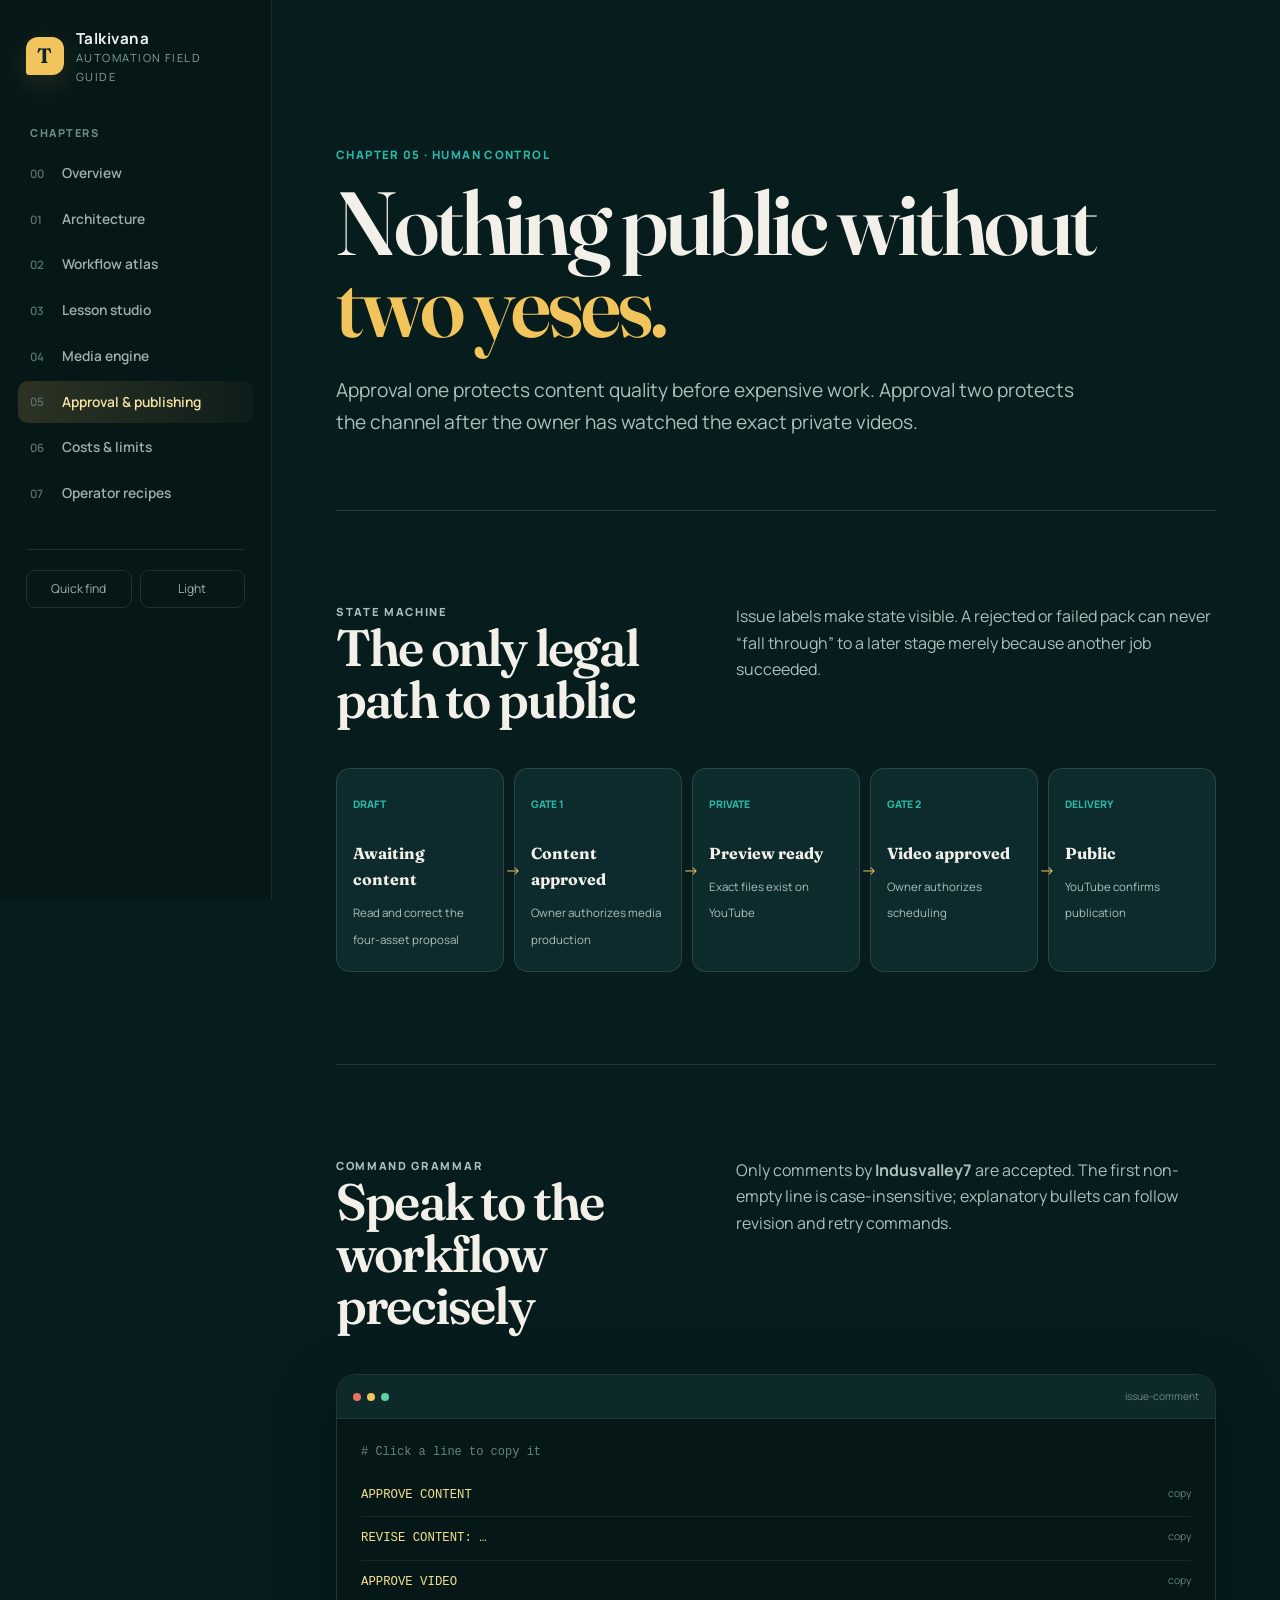
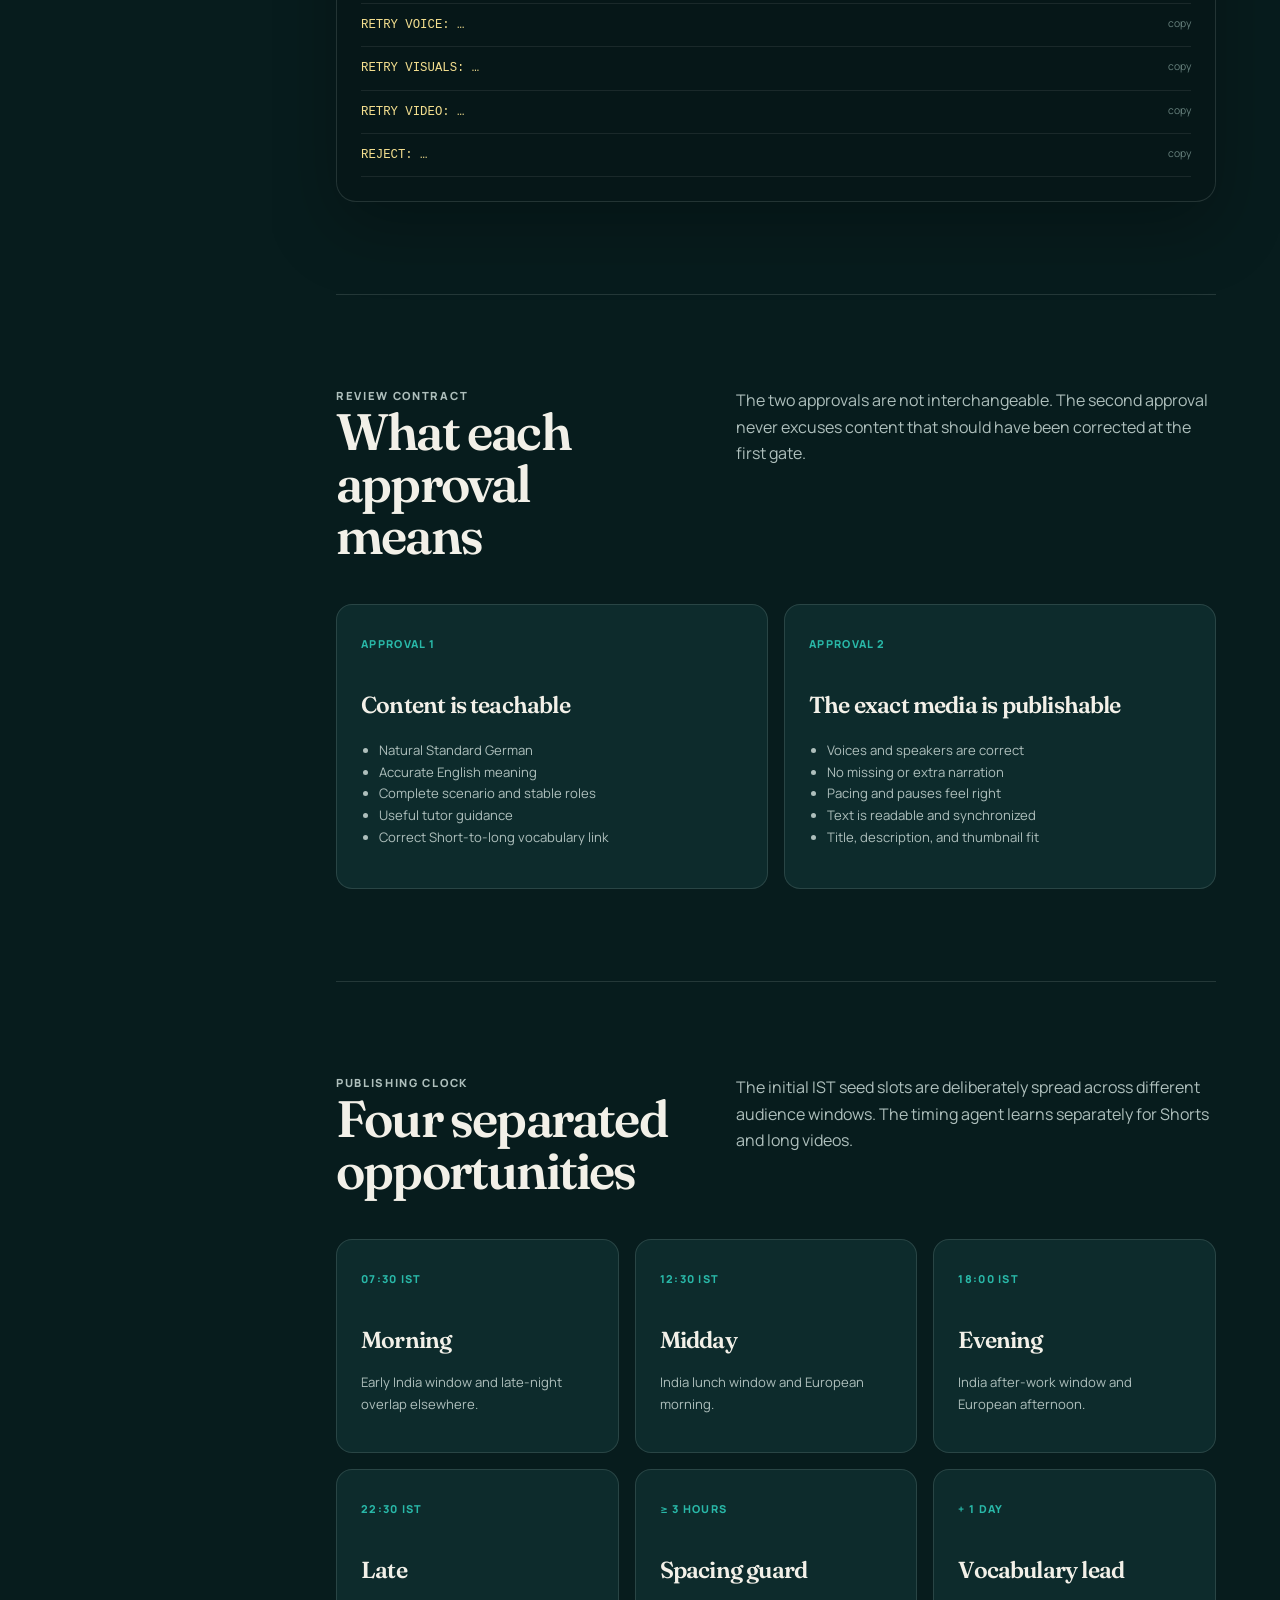
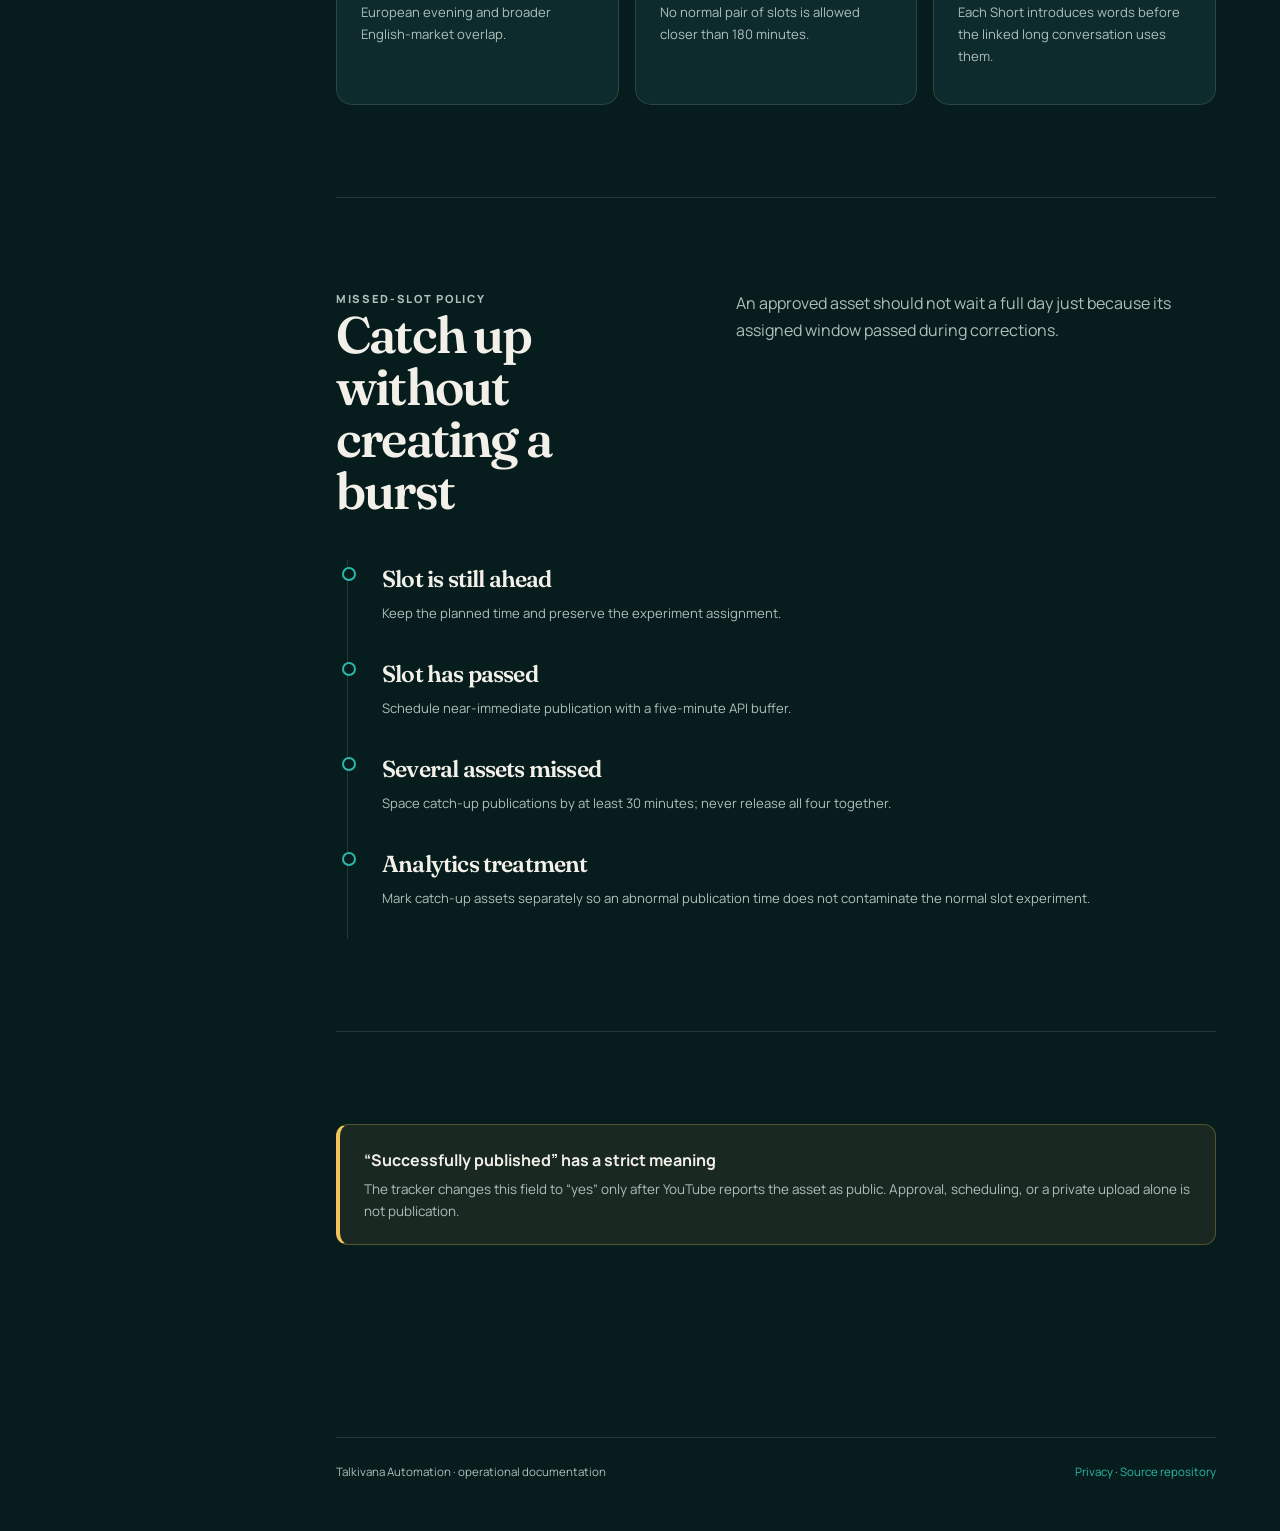
==== docs/approvals.html @ 77cb6524 "Add automation field guide and publishing slot matrix" ====
<!doctype html><html lang="en" data-theme="dark"><head><meta charset="utf-8"><meta name="viewport" content="width=device-width,initial-scale=1"><meta name="description" content="Approval commands, state machine, and publishing schedule for Talkivana."><meta name="theme-color" content="#071c1d"><title>Approval & Publishing · Talkivana Field Guide</title><link rel="preconnect" href="https://fonts.googleapis.com"><link rel="preconnect" href="https://fonts.gstatic.com" crossorigin><link href="https://fonts.googleapis.com/css2?family=Fraunces:opsz,wght@9..144,500;9..144,650&family=Manrope:wght@400;500;600;700;800&display=swap" rel="stylesheet"><link rel="stylesheet" href="assets/styles.css"><script src="assets/app.js" defer></script></head>
<body data-page="approvals"><a class="skip-link" href="#main">Skip to content</a><div class="site-shell"><aside class="sidebar"><div data-site-nav></div></aside><main id="main" class="main-canvas"><header class="mobile-bar"><a class="mini-brand" href="index.html"><span class="brand-mark">T</span> Talkivana</a><button class="icon-button" data-menu-toggle aria-expanded="false">Menu</button></header>
<section class="page-hero reveal"><span class="chapter-tag">Chapter 05 · Human control</span><h1>Nothing public without <em>two yeses.</em></h1><p class="lede">Approval one protects content quality before expensive work. Approval two protects the channel after the owner has watched the exact private videos.</p></section>
<div class="content-wrap">
  <section class="content-section reveal"><div class="content-intro"><div><p class="eyebrow">State machine</p><h2>The only legal path to public</h2></div><p>Issue labels make state visible. A rejected or failed pack can never “fall through” to a later stage merely because another job succeeded.</p></div>
    <div class="flow-map"><div class="flow-step"><small>DRAFT</small><strong>Awaiting content</strong><span>Read and correct the four-asset proposal</span></div><div class="flow-step"><small>GATE 1</small><strong>Content approved</strong><span>Owner authorizes media production</span></div><div class="flow-step"><small>PRIVATE</small><strong>Preview ready</strong><span>Exact files exist on YouTube</span></div><div class="flow-step"><small>GATE 2</small><strong>Video approved</strong><span>Owner authorizes scheduling</span></div><div class="flow-step"><small>DELIVERY</small><strong>Public</strong><span>YouTube confirms publication</span></div></div>
  </section>
  <section class="content-section reveal"><div class="content-intro"><div><p class="eyebrow">Command grammar</p><h2>Speak to the workflow precisely</h2></div><p>Only comments by <strong>Indusvalley7</strong> are accepted. The first non-empty line is case-insensitive; explanatory bullets can follow revision and retry commands.</p></div>
    <div class="command-card"><div class="terminal-top"><span></span><span></span><span></span><small>issue-comment</small></div><div class="terminal-body"><p class="comment"># Click a line to copy it</p>
      <button class="copy-line" data-copy="APPROVE CONTENT"><code>APPROVE CONTENT</code><span>copy</span></button>
      <button class="copy-line" data-copy="REVISE CONTENT: describe the required changes"><code>REVISE CONTENT: …</code><span>copy</span></button>
      <button class="copy-line" data-copy="APPROVE VIDEO"><code>APPROVE VIDEO</code><span>copy</span></button>
      <button class="copy-line" data-copy="RETRY VOICE: describe the correction"><code>RETRY VOICE: …</code><span>copy</span></button>
      <button class="copy-line" data-copy="RETRY VISUALS: describe the correction"><code>RETRY VISUALS: …</code><span>copy</span></button>
      <button class="copy-line" data-copy="RETRY VIDEO: describe the correction"><code>RETRY VIDEO: …</code><span>copy</span></button>
      <button class="copy-line" data-copy="REJECT: explain the reason"><code>REJECT: …</code><span>copy</span></button>
    </div></div>
  </section>
  <section class="content-section reveal"><div class="content-intro"><div><p class="eyebrow">Review contract</p><h2>What each approval means</h2></div><p>The two approvals are not interchangeable. The second approval never excuses content that should have been corrected at the first gate.</p></div>
    <div class="split-panel"><article class="info-card"><span class="number">APPROVAL 1</span><h3>Content is teachable</h3><ul><li>Natural Standard German</li><li>Accurate English meaning</li><li>Complete scenario and stable roles</li><li>Useful tutor guidance</li><li>Correct Short-to-long vocabulary link</li></ul></article><article class="info-card"><span class="number">APPROVAL 2</span><h3>The exact media is publishable</h3><ul><li>Voices and speakers are correct</li><li>No missing or extra narration</li><li>Pacing and pauses feel right</li><li>Text is readable and synchronized</li><li>Title, description, and thumbnail fit</li></ul></article></div>
  </section>
  <section class="content-section reveal"><div class="content-intro"><div><p class="eyebrow">Publishing clock</p><h2>Four separated opportunities</h2></div><p>The initial IST seed slots are deliberately spread across different audience windows. The timing agent learns separately for Shorts and long videos.</p></div>
    <div class="card-grid"><article class="info-card"><span class="number">07:30 IST</span><h3>Morning</h3><p>Early India window and late-night overlap elsewhere.</p></article><article class="info-card"><span class="number">12:30 IST</span><h3>Midday</h3><p>India lunch window and European morning.</p></article><article class="info-card"><span class="number">18:00 IST</span><h3>Evening</h3><p>India after-work window and European afternoon.</p></article><article class="info-card"><span class="number">22:30 IST</span><h3>Late</h3><p>European evening and broader English-market overlap.</p></article><article class="info-card"><span class="number">≥ 3 HOURS</span><h3>Spacing guard</h3><p>No normal pair of slots is allowed closer than 180 minutes.</p></article><article class="info-card"><span class="number">+ 1 DAY</span><h3>Vocabulary lead</h3><p>Each Short introduces words before the linked long conversation uses them.</p></article></div>
  </section>
  <section class="content-section reveal"><div class="content-intro"><div><p class="eyebrow">Missed-slot policy</p><h2>Catch up without creating a burst</h2></div><p>An approved asset should not wait a full day just because its assigned window passed during corrections.</p></div>
    <div class="timeline"><article class="timeline-item"><h3>Slot is still ahead</h3><p>Keep the planned time and preserve the experiment assignment.</p></article><article class="timeline-item"><h3>Slot has passed</h3><p>Schedule near-immediate publication with a five-minute API buffer.</p></article><article class="timeline-item"><h3>Several assets missed</h3><p>Space catch-up publications by at least 30 minutes; never release all four together.</p></article><article class="timeline-item"><h3>Analytics treatment</h3><p>Mark catch-up assets separately so an abnormal publication time does not contaminate the normal slot experiment.</p></article></div>
  </section>
  <section class="content-section reveal"><div class="callout"><strong>“Successfully published” has a strict meaning</strong><p>The tracker changes this field to “yes” only after YouTube reports the asset as public. Approval, scheduling, or a private upload alone is not publication.</p></div></section>
</div><footer data-site-footer></footer></main></div></body></html>
---- docs/assets/styles.css ----
:root {
  --ink:#102528;--ink-soft:#496164;--paper:#f4f0e7;--paper-deep:#e9e2d4;--panel:#fffdf7;
  --line:rgba(16,37,40,.14);--teal:#0d786f;--teal-bright:#29b8a8;--night:#071c1d;
  --gold:#f2c45c;--coral:#ed735f;--blue:#4d78ae;--berry:#944766;--moss:#557557;
  --shadow:0 24px 60px rgba(13,35,36,.12);--serif:"Fraunces","Iowan Old Style",Georgia,serif;
  --sans:"Manrope","Avenir Next",sans-serif;
}
html[data-theme="dark"]{color-scheme:dark;--ink:#f2f0e8;--ink-soft:#aebfbc;--paper:#071c1d;--paper-deep:#0a2526;--panel:#0d2b2c;--line:rgba(232,241,235,.13);--shadow:0 24px 70px rgba(0,0,0,.28)}
*{box-sizing:border-box}html{scroll-behavior:smooth}body{margin:0;min-width:320px;color:var(--ink);background:var(--paper);font-family:var(--sans);font-size:16px;line-height:1.65;text-rendering:optimizeLegibility}
body::before{content:"";position:fixed;inset:0;z-index:-1;opacity:.45;background-image:linear-gradient(rgba(255,255,255,.018) 1px,transparent 1px),linear-gradient(90deg,rgba(255,255,255,.018) 1px,transparent 1px);background-size:36px 36px;mask-image:linear-gradient(to bottom,#000,transparent 70%)}
a{color:inherit}button,input{font:inherit}button{color:inherit}.skip-link{position:fixed;top:-60px;left:16px;z-index:100;padding:10px 16px;color:#071c1d;background:var(--gold);border-radius:8px}.skip-link:focus{top:16px}.site-shell{min-height:100vh}
.sidebar{position:fixed;inset:0 auto 0 0;z-index:20;width:272px;padding:26px 18px;color:#eef3ed;background:#061718;border-right:1px solid rgba(255,255,255,.09);overflow-y:auto}
.site-brand{display:flex;align-items:center;gap:12px;margin:0 8px 38px;text-decoration:none}.brand-mark{display:inline-grid;place-items:center;width:38px;height:38px;color:#102528;background:var(--gold);border-radius:12px 12px 12px 3px;font-family:var(--serif);font-weight:650;font-size:1.3rem;box-shadow:0 8px 30px rgba(242,196,92,.14)}
.site-brand strong{display:block;font-size:.95rem;letter-spacing:.03em}.site-brand small{display:block;margin-top:-2px;color:#88a09d;font-size:.7rem;text-transform:uppercase;letter-spacing:.13em}.nav-label{margin:0 12px 10px;color:#6f8a87;font-size:.68rem;font-weight:800;letter-spacing:.14em;text-transform:uppercase}.site-nav{display:grid;gap:3px}.site-nav a{display:flex;align-items:center;gap:10px;padding:10px 12px;color:#9db0ad;text-decoration:none;border-radius:10px;font-size:.86rem;font-weight:600;transition:.2s ease}.site-nav a span{width:22px;color:#59716f;font-size:.72rem}.site-nav a:hover{color:#fff;background:rgba(255,255,255,.055);transform:translateX(2px)}.site-nav a[aria-current="page"]{color:#f7e4a2;background:linear-gradient(90deg,rgba(242,196,92,.16),rgba(242,196,92,.035))}
.sidebar-tools{display:flex;gap:8px;margin:34px 8px 0;padding-top:20px;border-top:1px solid rgba(255,255,255,.1)}.sidebar-tools button{flex:1;padding:8px;color:#9db0ad;background:transparent;border:1px solid rgba(255,255,255,.11);border-radius:9px;cursor:pointer;font-size:.76rem}.main-canvas{margin-left:272px;padding:30px clamp(24px,5vw,76px) 42px;overflow:hidden}.mobile-bar{display:none}
.hero{position:relative;width:min(1260px,100%);margin:0 auto;min-height:600px;display:grid;grid-template-columns:minmax(0,1.15fr) minmax(340px,.85fr);align-items:center;gap:64px}.hero::before{content:"";position:absolute;width:560px;height:560px;right:-250px;top:-230px;border:1px solid var(--line);border-radius:50%;box-shadow:0 0 0 72px rgba(41,184,168,.025),0 0 0 144px rgba(41,184,168,.02)}
.kicker,.eyebrow{margin:0 0 14px;color:var(--teal-bright);font-size:.7rem;font-weight:800;letter-spacing:.15em;text-transform:uppercase}.status-dot{display:inline-block;width:7px;height:7px;margin-right:8px;background:#5bd3a4;border-radius:50%;box-shadow:0 0 0 5px rgba(91,211,164,.11)}h1,h2,h3{font-family:var(--serif);font-weight:600;letter-spacing:-.035em}h1{max-width:880px;margin:0;font-size:clamp(3.3rem,6.7vw,7.7rem);line-height:.92}h1 em{color:var(--gold);font-style:normal}h2{margin:0;font-size:clamp(2rem,4vw,4.3rem);line-height:1.02}h3{font-size:1.45rem}.lede{max-width:680px;margin:28px 0 0;color:var(--ink-soft);font-size:clamp(1rem,1.5vw,1.22rem)}
.hero-actions{display:flex;flex-wrap:wrap;gap:12px;margin-top:32px}.button{display:inline-flex;align-items:center;justify-content:center;gap:10px;min-height:48px;padding:11px 18px;border:1px solid var(--line);border-radius:12px;font-size:.84rem;font-weight:800;text-decoration:none;cursor:pointer}.button-primary{color:#082021;background:var(--gold);border-color:var(--gold);box-shadow:0 12px 35px rgba(242,196,92,.16)}.button-primary:hover{transform:translateY(-2px);box-shadow:0 16px 38px rgba(242,196,92,.24)}.button-quiet{background:transparent}kbd{padding:2px 5px;border:1px solid var(--line);border-bottom-width:2px;border-radius:5px;font-size:.68rem}
.hero-orbit{position:relative;aspect-ratio:1;max-width:460px;width:100%;justify-self:end}.orbit-ring{position:absolute;inset:12%;border:1px solid rgba(41,184,168,.28);border-radius:50%}.orbit-ring::before{content:"";position:absolute;width:8px;height:8px;top:12%;right:12%;background:var(--coral);border-radius:50%;box-shadow:0 0 18px var(--coral)}.orbit-two{inset:25%;border-color:rgba(242,196,92,.25)}.orbit-two::before{top:auto;right:auto;bottom:2%;left:24%;background:var(--gold)}.orbit-core{position:absolute;inset:36%;display:grid;place-content:center;text-align:center;background:var(--panel);border:1px solid var(--line);border-radius:50%;box-shadow:var(--shadow)}.orbit-core strong{font-family:var(--serif);font-size:clamp(2rem,4vw,3.5rem);line-height:1}.orbit-core span{color:var(--ink-soft);font-size:.68rem;text-transform:uppercase;letter-spacing:.08em}.orbit-chip{position:absolute;padding:7px 12px;color:#e8f4ef;background:#0d4a48;border:1px solid rgba(255,255,255,.12);border-radius:999px;font-size:.7rem;font-weight:800}.chip-one{left:4%;top:29%}.chip-two{right:3%;top:22%}.chip-three{left:10%;bottom:18%}.chip-four{right:5%;bottom:27%}
.metric-ribbon{width:min(1260px,100%);margin:0 auto 100px;display:grid;grid-template-columns:repeat(4,1fr);border-top:1px solid var(--line);border-bottom:1px solid var(--line)}.metric-ribbon article{display:flex;align-items:baseline;gap:11px;padding:18px 22px;border-right:1px solid var(--line)}.metric-ribbon article:last-child{border-right:0}.metric-ribbon strong{color:var(--gold);font-family:var(--serif);font-size:2rem}.metric-ribbon span{color:var(--ink-soft);font-size:.74rem}.section-block{width:min(1260px,100%);margin:0 auto 128px}.section-heading{display:grid;grid-template-columns:1fr minmax(280px,420px);align-items:end;gap:36px;margin-bottom:48px}.section-heading>p{margin:0;color:var(--ink-soft)}.section-heading.compact{grid-template-columns:1fr}
.system-line{display:grid;grid-template-columns:repeat(7,1fr)}.system-node{position:relative;min-height:150px;padding:18px 16px;border:1px solid var(--line);border-right:0;text-decoration:none;transition:.2s ease}.system-node:first-child{border-radius:16px 0 0 16px}.system-node:last-child{border-right:1px solid var(--line);border-radius:0 16px 16px 0}.system-node:hover{z-index:2;color:#071c1d;background:var(--gold);transform:translateY(-7px);box-shadow:var(--shadow)}.system-node span{color:var(--teal-bright);font:700 .66rem var(--sans)}.system-node:hover span,.system-node:hover small{color:#173738}.system-node strong{display:block;margin-top:30px;font-family:var(--serif);font-size:1.05rem}.system-node small{display:block;margin-top:6px;color:var(--ink-soft);font-size:.64rem;line-height:1.35}
.chapter-grid{display:grid;grid-template-columns:repeat(12,1fr);gap:16px}.chapter-card{position:relative;grid-column:span 4;min-height:270px;padding:24px;overflow:hidden;color:#f3f1e9;background:#143638;border:1px solid rgba(255,255,255,.09);border-radius:18px;text-decoration:none;transition:.24s ease}.chapter-card:nth-child(1),.chapter-card:nth-child(5){grid-column:span 5}.chapter-card:nth-child(2),.chapter-card:nth-child(6){grid-column:span 7}.chapter-card::after{content:"";position:absolute;width:190px;height:190px;right:-80px;bottom:-105px;border:42px solid var(--card-accent,#29b8a8);border-radius:50%;opacity:.17}.chapter-card:hover{transform:translateY(-6px);box-shadow:var(--shadow);border-color:var(--card-accent)}.chapter-number{color:rgba(255,255,255,.45);font-size:.68rem;font-weight:800;letter-spacing:.12em}.chapter-icon{float:right;color:var(--card-accent);font:600 1.3rem var(--serif)}.chapter-card h3{margin:62px 0 8px;font-size:1.8rem}.chapter-card p{max-width:42ch;margin:0 0 20px;color:#b7c8c5;font-size:.84rem}.card-link{color:var(--card-accent);font-size:.75rem;font-weight:800}.tone-teal{--card-accent:#49c4b5}.tone-coral{--card-accent:#ff886f;background:#3c2730}.tone-gold{--card-accent:#f2c45c;background:#313629}.tone-blue{--card-accent:#79a7dc;background:#203342}.tone-berry{--card-accent:#e58db0;background:#3d2837}.tone-slate{--card-accent:#b4c4cf;background:#27343b}.tone-moss{--card-accent:#9ebc7b;background:#29372d}
.two-column{display:grid;grid-template-columns:1.15fr .85fr;gap:42px;align-items:stretch}.feature-panel,.command-card{border:1px solid var(--line);border-radius:20px}.feature-panel{padding:clamp(28px,4vw,54px);background:var(--panel)}.feature-panel>p:not(.eyebrow){color:var(--ink-soft)}.rule-stack{margin-top:38px}.rule-stack>div{display:grid;grid-template-columns:38px 1fr;gap:14px;padding:16px 0;border-top:1px solid var(--line)}.rule-stack span{color:var(--teal-bright);font-size:.7rem;font-weight:800}.rule-stack p{margin:0;color:var(--ink-soft);font-size:.84rem}.rule-stack strong{color:var(--ink)}
.command-card{align-self:center;overflow:hidden;color:#dceae6;background:#061718;box-shadow:var(--shadow)}.terminal-top{display:flex;gap:6px;align-items:center;padding:13px 16px;background:#0e292a;border-bottom:1px solid rgba(255,255,255,.08)}.terminal-top span{width:8px;height:8px;border-radius:50%;background:#536b68}.terminal-top span:first-child{background:var(--coral)}.terminal-top span:nth-child(2){background:var(--gold)}.terminal-top span:nth-child(3){background:#5bd3a4}.terminal-top small{margin-left:auto;color:#6e8985;font-size:.64rem}.terminal-body{padding:24px}.comment{margin:0 0 13px;color:#69837f;font:.75rem/1.5 ui-monospace,monospace}.copy-line{width:100%;display:flex;justify-content:space-between;padding:11px 0;color:#dceae6;background:transparent;border:0;border-bottom:1px solid rgba(255,255,255,.08);cursor:pointer;text-align:left}.copy-line code{color:#f4df8f;font-size:.77rem}.copy-line span{color:#67817d;font-size:.65rem}.copy-line:hover span{color:var(--teal-bright)}.terminal-note{margin:18px 0 0;color:#69837f;font-size:.66rem}
.page-footer{width:min(1260px,100%);margin:100px auto 0;padding:24px 0 8px;display:flex;justify-content:space-between;gap:22px;color:var(--ink-soft);border-top:1px solid var(--line);font-size:.72rem}.page-footer a{color:var(--teal-bright);text-decoration:none}.command-dialog[hidden]{display:none}.command-dialog{position:fixed;inset:0;z-index:80;display:grid;place-items:start center;padding-top:min(18vh,170px)}.command-backdrop{position:absolute;inset:0;background:rgba(0,12,13,.72);backdrop-filter:blur(8px)}.command-panel{position:relative;width:min(640px,calc(100% - 32px));overflow:hidden;color:#eaf1ed;background:#0b2526;border:1px solid rgba(255,255,255,.14);border-radius:16px;box-shadow:0 34px 90px rgba(0,0,0,.48)}.command-input-row{display:grid;grid-template-columns:auto 1fr auto;gap:12px;align-items:center;padding:16px;border-bottom:1px solid rgba(255,255,255,.1)}.command-input-row input{width:100%;color:#fff;background:transparent;border:0;outline:0}.command-input-row kbd{color:#78908d}.command-results{max-height:390px;padding:8px;overflow-y:auto}.command-result{display:grid;grid-template-columns:34px 1fr;padding:11px;border-radius:9px;text-decoration:none}.command-result:hover,.command-result:focus{background:rgba(255,255,255,.07)}.command-result>span:first-child{color:var(--gold)}.command-result strong{display:block;font-size:.84rem}.command-result small{color:#829995;font-size:.67rem}.reveal{opacity:0;transform:translateY(20px);transition:opacity .6s ease,transform .6s ease}.reveal.is-visible{opacity:1;transform:none}
/* Shared inner-page components */
.page-hero{width:min(1120px,100%);margin:0 auto;padding:110px 0 72px;border-bottom:1px solid var(--line)}.page-hero .chapter-tag{display:inline-flex;gap:10px;align-items:center;margin-bottom:18px;color:var(--teal-bright);font-size:.72rem;font-weight:800;letter-spacing:.12em;text-transform:uppercase}.page-hero h1{max-width:900px;font-size:clamp(3.2rem,7vw,7.2rem)}.page-hero .lede{max-width:760px}.content-wrap{width:min(1120px,100%);margin:0 auto}.content-section{padding:92px 0;border-bottom:1px solid var(--line)}.content-section:last-child{border-bottom:0}.content-intro{display:grid;grid-template-columns:minmax(0,.7fr) minmax(320px,1fr);gap:64px;margin-bottom:42px}.content-intro p{margin:0;color:var(--ink-soft)}.card-grid{display:grid;grid-template-columns:repeat(3,1fr);gap:16px}.info-card{padding:24px;background:var(--panel);border:1px solid var(--line);border-radius:16px}.info-card .number{color:var(--teal-bright);font-size:.68rem;font-weight:800;letter-spacing:.12em}.info-card h3{margin:30px 0 8px}.info-card p,.info-card li{color:var(--ink-soft);font-size:.82rem}.info-card ul{padding-left:18px}.flow-map{display:grid;grid-template-columns:repeat(5,1fr);gap:10px}.flow-step{position:relative;padding:20px 16px;min-height:140px;background:var(--panel);border:1px solid var(--line);border-radius:14px}.flow-step:not(:last-child)::after{content:"→";position:absolute;right:-10px;top:50%;z-index:2;color:var(--gold);transform:translate(50%,-50%)}.flow-step small{color:var(--teal-bright);font-size:.65rem;font-weight:800}.flow-step strong{display:block;margin:24px 0 6px;font-family:var(--serif)}.flow-step span{color:var(--ink-soft);font-size:.72rem}.data-table{width:100%;border-collapse:collapse;font-size:.8rem}.data-table th,.data-table td{padding:14px 12px;text-align:left;border-bottom:1px solid var(--line);vertical-align:top}.data-table th{color:var(--teal-bright);font-size:.65rem;letter-spacing:.08em;text-transform:uppercase}.data-table td{color:var(--ink-soft)}.data-table td:first-child{color:var(--ink);font-weight:700}.callout{padding:22px 24px;background:rgba(242,196,92,.08);border:1px solid rgba(242,196,92,.28);border-left:4px solid var(--gold);border-radius:12px}.callout strong{display:block;margin-bottom:4px}.callout p{margin:0;color:var(--ink-soft);font-size:.84rem}.pill{display:inline-flex;padding:4px 8px;border:1px solid var(--line);border-radius:999px;font-size:.65rem;font-weight:700}.pill.good{color:#6bd6ac;border-color:rgba(107,214,172,.35)}.pill.warn{color:var(--gold);border-color:rgba(242,196,92,.35)}.pill.stop{color:#ff8f7b;border-color:rgba(255,143,123,.35)}.recipe-list{display:grid;gap:12px}.recipe{background:var(--panel);border:1px solid var(--line);border-radius:14px;overflow:hidden}.recipe summary{display:flex;justify-content:space-between;gap:20px;padding:20px 22px;cursor:pointer;font-weight:800}.recipe summary::marker{display:none}.recipe summary span{color:var(--teal-bright)}.recipe-body{padding:0 22px 22px;color:var(--ink-soft);font-size:.84rem}.recipe-body ol,.recipe-body ul{padding-left:20px}.code-strip{padding:12px 16px;color:#f3dfa0;background:#061718;border:1px solid rgba(255,255,255,.08);border-radius:9px;font: .76rem/1.6 ui-monospace,monospace;overflow-x:auto}.split-panel{display:grid;grid-template-columns:1fr 1fr;gap:16px}.status-list{display:grid;gap:8px}.status-row{display:grid;grid-template-columns:130px 1fr;gap:16px;padding:13px 0;border-bottom:1px solid var(--line)}.status-row strong{font-size:.76rem}.status-row span{color:var(--ink-soft);font-size:.78rem}.timeline{position:relative;margin-left:11px;padding-left:34px;border-left:1px solid var(--line)}.timeline-item{position:relative;padding:0 0 30px}.timeline-item::before{content:"";position:absolute;left:-40px;top:7px;width:10px;height:10px;background:var(--paper);border:2px solid var(--teal-bright);border-radius:50%}.timeline-item h3{margin:0 0 5px}.timeline-item p{margin:0;color:var(--ink-soft);font-size:.82rem}
@media(prefers-reduced-motion:reduce){*,*::before,*::after{scroll-behavior:auto!important;transition:none!important;animation:none!important}.reveal{opacity:1;transform:none}}
@media(max-width:1100px){.sidebar{width:230px}.main-canvas{margin-left:230px;padding-inline:30px}.hero{grid-template-columns:1fr;padding-top:80px}.hero-orbit{display:none}.system-line{grid-template-columns:repeat(4,1fr);gap:10px}.system-node,.system-node:first-child,.system-node:last-child{border:1px solid var(--line);border-radius:12px}.chapter-card,.chapter-card:nth-child(n){grid-column:span 6}.two-column{grid-template-columns:1fr}.flow-map{grid-template-columns:repeat(3,1fr)}}
@media(max-width:760px){.sidebar{transform:translateX(-100%);width:min(300px,88vw);transition:transform .25s ease;box-shadow:30px 0 80px rgba(0,0,0,.4)}.sidebar.is-open{transform:none}.main-canvas{margin-left:0;padding:0 18px 32px}.mobile-bar{position:sticky;top:0;z-index:15;display:flex;justify-content:space-between;align-items:center;margin-inline:-18px;padding:12px 18px;background:rgba(7,28,29,.9);border-bottom:1px solid rgba(255,255,255,.09);backdrop-filter:blur(12px)}.mini-brand{display:flex;align-items:center;gap:9px;color:#fff;font-weight:800;text-decoration:none}.mini-brand .brand-mark{width:28px;height:28px;border-radius:8px 8px 8px 2px;font-size:.92rem}.icon-button{padding:7px 10px;color:#dbe9e5;background:transparent;border:1px solid rgba(255,255,255,.15);border-radius:8px}.hero{min-height:auto;padding:100px 0 80px}.hero::before{display:none}.metric-ribbon{grid-template-columns:1fr 1fr;margin-bottom:80px}.metric-ribbon article:nth-child(2){border-right:0}.metric-ribbon article:nth-child(-n+2){border-bottom:1px solid var(--line)}.section-block{margin-bottom:88px}.section-heading,.content-intro{grid-template-columns:1fr;gap:18px;margin-bottom:30px}.system-line{grid-template-columns:1fr 1fr}.chapter-card,.chapter-card:nth-child(n){grid-column:1/-1;min-height:235px}.page-footer{flex-direction:column}.page-hero{padding:76px 0 55px}.content-section{padding:65px 0}.card-grid,.flow-map,.split-panel{grid-template-columns:1fr}.flow-step:not(:last-child)::after{content:"↓";right:50%;top:auto;bottom:-10px;transform:translate(50%,50%)}.data-table{display:block;overflow-x:auto}.status-row{grid-template-columns:1fr;gap:3px}}
@media(max-width:460px){h1{font-size:3.25rem}.metric-ribbon{grid-template-columns:1fr}.metric-ribbon article{border-right:0;border-bottom:1px solid var(--line)}.system-line{grid-template-columns:1fr}.hero-actions{align-items:stretch;flex-direction:column}}
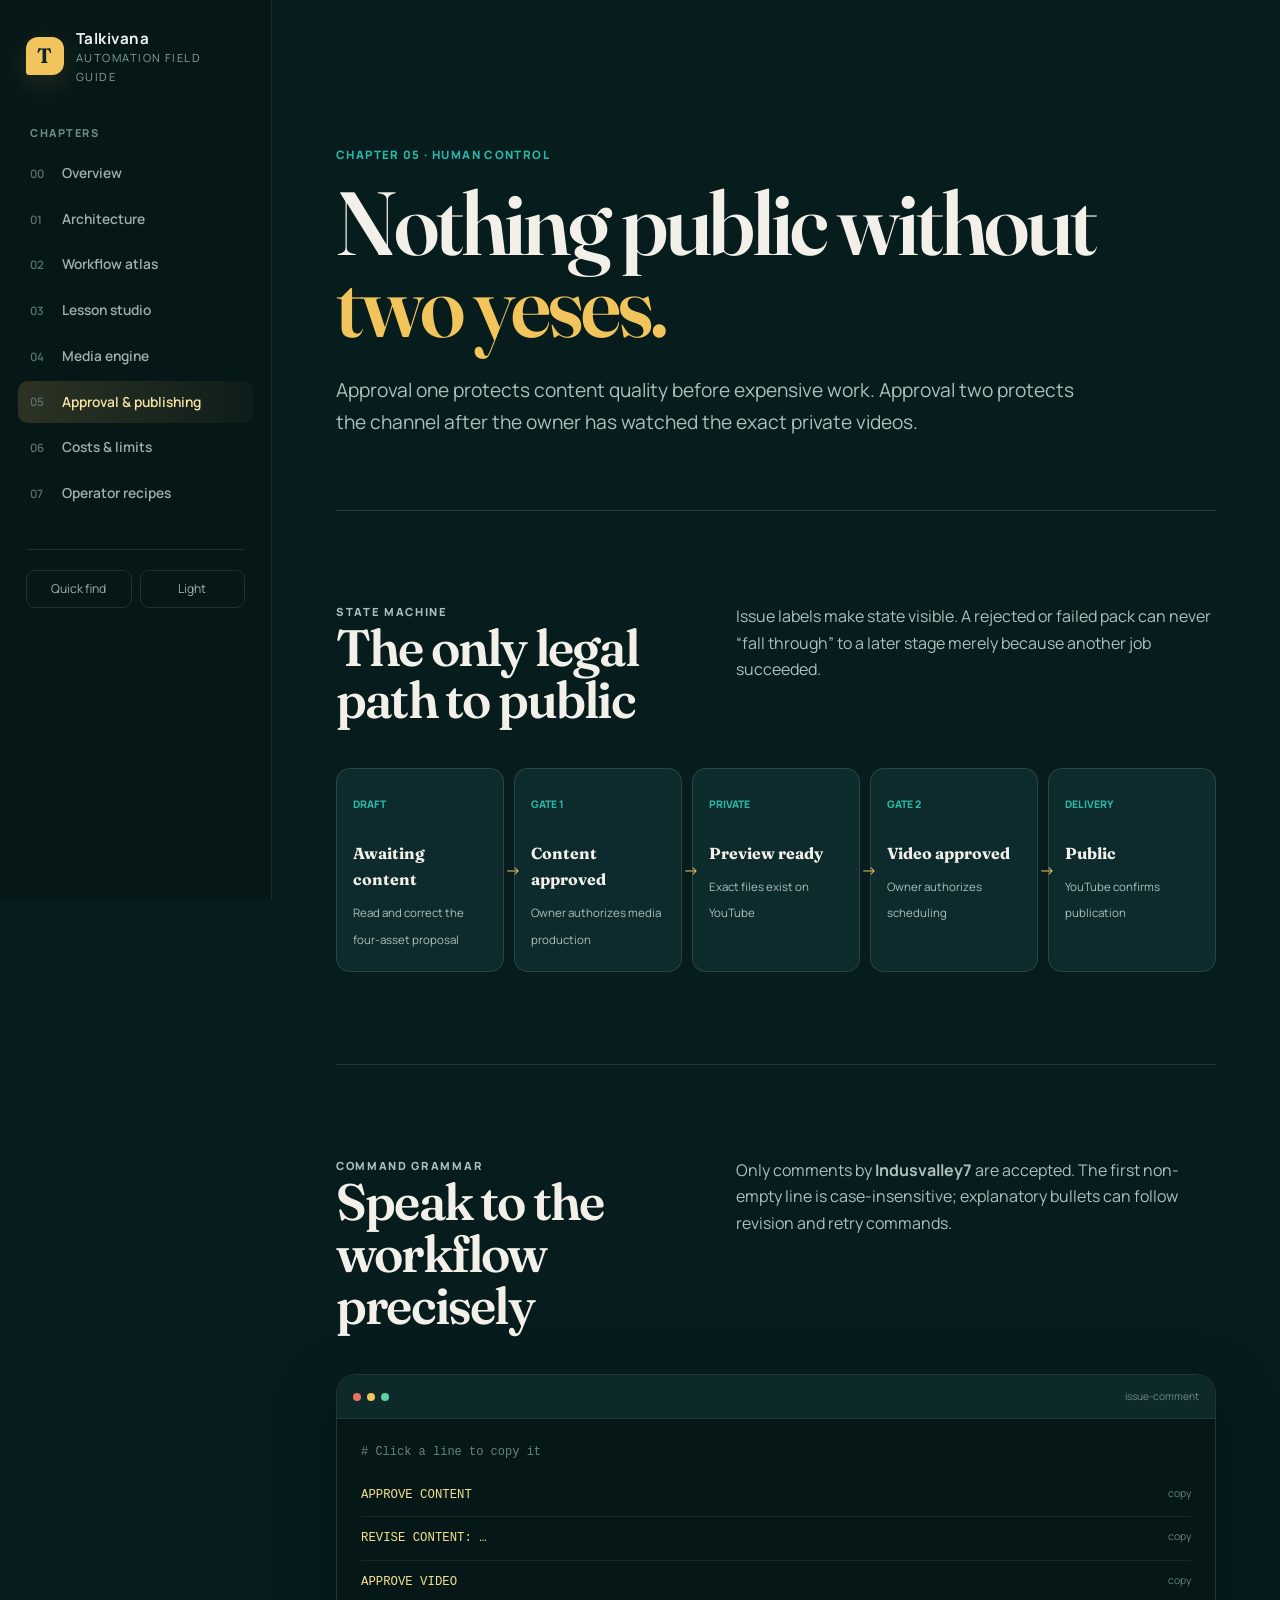
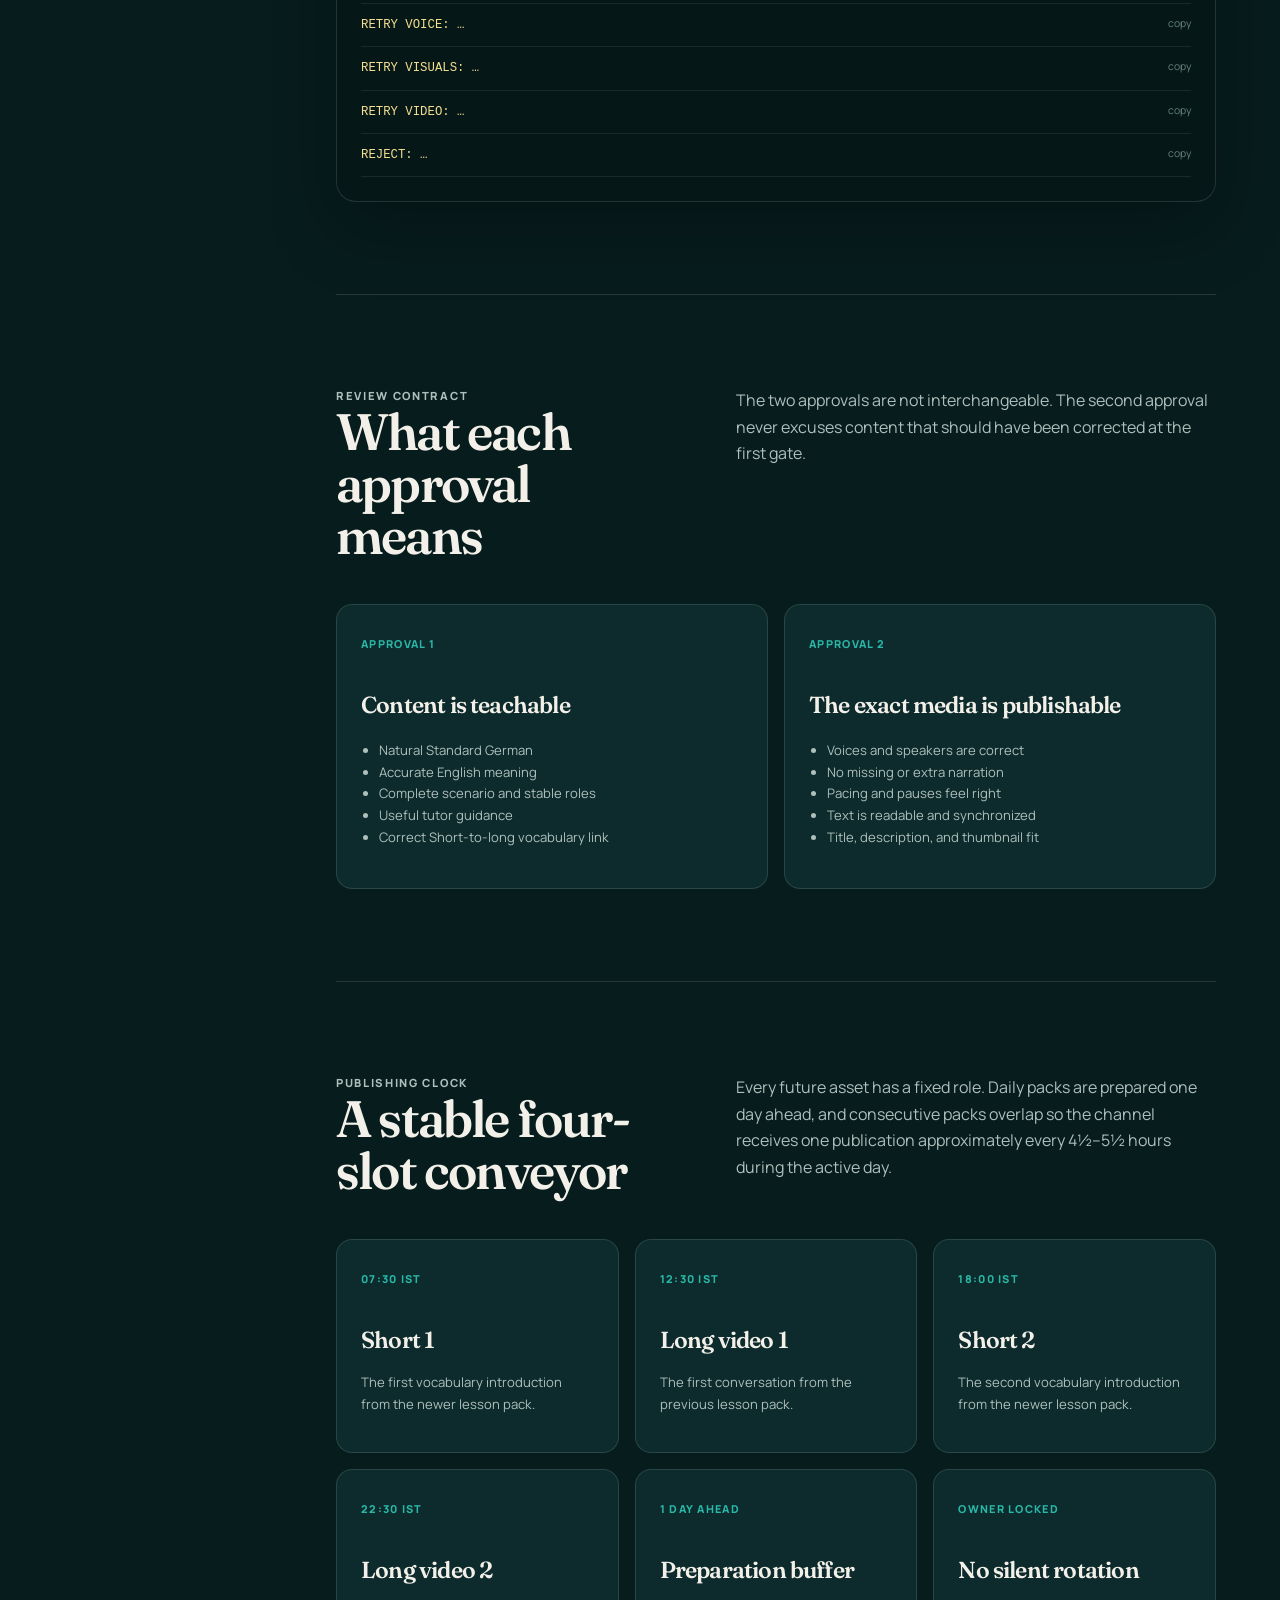
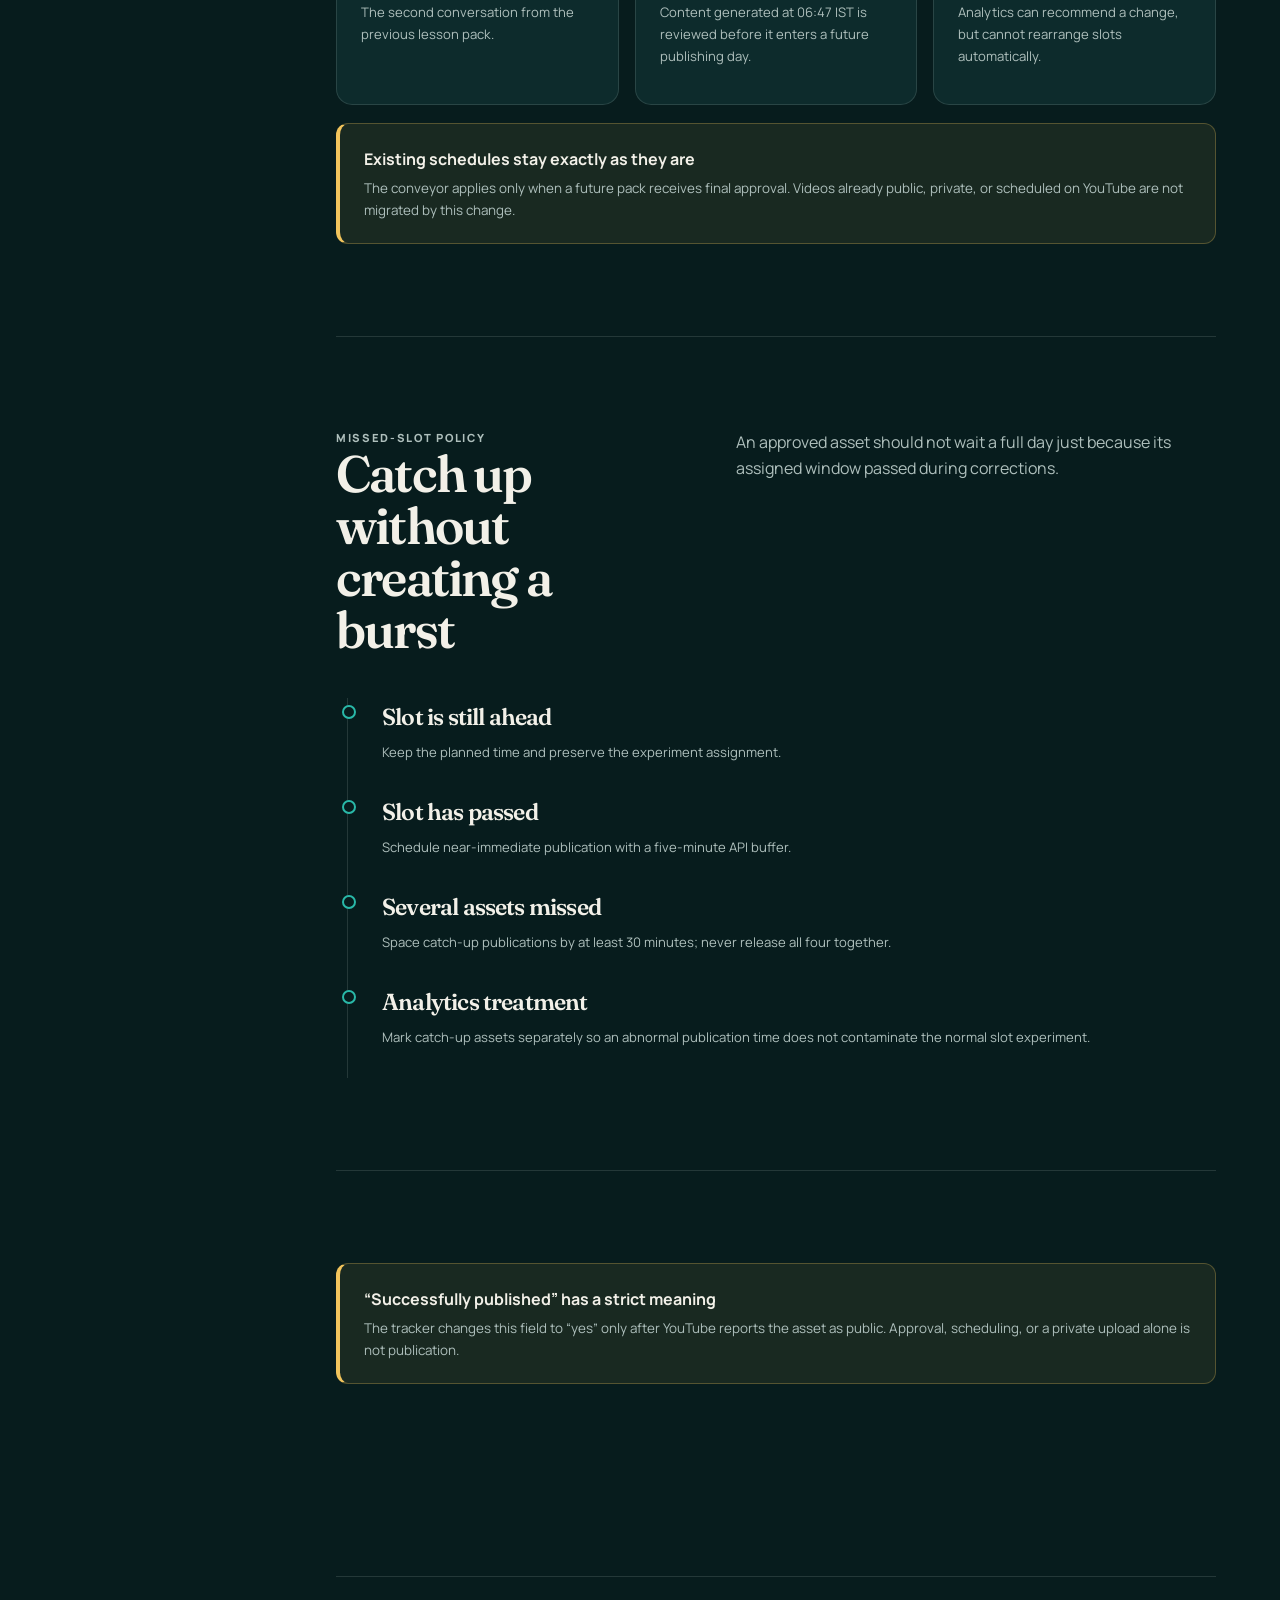
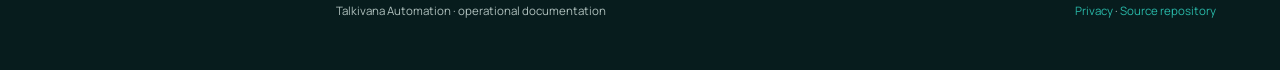
==== commit b5605375: "Stabilize future publishing conveyor" ====
--- a/docs/approvals.html
+++ b/docs/approvals.html
@@ -19,8 +19,9 @@
   <section class="content-section reveal"><div class="content-intro"><div><p class="eyebrow">Review contract</p><h2>What each approval means</h2></div><p>The two approvals are not interchangeable. The second approval never excuses content that should have been corrected at the first gate.</p></div>
     <div class="split-panel"><article class="info-card"><span class="number">APPROVAL 1</span><h3>Content is teachable</h3><ul><li>Natural Standard German</li><li>Accurate English meaning</li><li>Complete scenario and stable roles</li><li>Useful tutor guidance</li><li>Correct Short-to-long vocabulary link</li></ul></article><article class="info-card"><span class="number">APPROVAL 2</span><h3>The exact media is publishable</h3><ul><li>Voices and speakers are correct</li><li>No missing or extra narration</li><li>Pacing and pauses feel right</li><li>Text is readable and synchronized</li><li>Title, description, and thumbnail fit</li></ul></article></div>
   </section>
-  <section class="content-section reveal"><div class="content-intro"><div><p class="eyebrow">Publishing clock</p><h2>Four separated opportunities</h2></div><p>The initial IST seed slots are deliberately spread across different audience windows. The timing agent learns separately for Shorts and long videos.</p></div>
-    <div class="card-grid"><article class="info-card"><span class="number">07:30 IST</span><h3>Morning</h3><p>Early India window and late-night overlap elsewhere.</p></article><article class="info-card"><span class="number">12:30 IST</span><h3>Midday</h3><p>India lunch window and European morning.</p></article><article class="info-card"><span class="number">18:00 IST</span><h3>Evening</h3><p>India after-work window and European afternoon.</p></article><article class="info-card"><span class="number">22:30 IST</span><h3>Late</h3><p>European evening and broader English-market overlap.</p></article><article class="info-card"><span class="number">≥ 3 HOURS</span><h3>Spacing guard</h3><p>No normal pair of slots is allowed closer than 180 minutes.</p></article><article class="info-card"><span class="number">+ 1 DAY</span><h3>Vocabulary lead</h3><p>Each Short introduces words before the linked long conversation uses them.</p></article></div>
+  <section class="content-section reveal"><div class="content-intro"><div><p class="eyebrow">Publishing clock</p><h2>A stable four-slot conveyor</h2></div><p>Every future asset has a fixed role. Daily packs are prepared one day ahead, and consecutive packs overlap so the channel receives one publication approximately every 4½–5½ hours during the active day.</p></div>
+    <div class="card-grid"><article class="info-card"><span class="number">07:30 IST</span><h3>Short 1</h3><p>The first vocabulary introduction from the newer lesson pack.</p></article><article class="info-card"><span class="number">12:30 IST</span><h3>Long video 1</h3><p>The first conversation from the previous lesson pack.</p></article><article class="info-card"><span class="number">18:00 IST</span><h3>Short 2</h3><p>The second vocabulary introduction from the newer lesson pack.</p></article><article class="info-card"><span class="number">22:30 IST</span><h3>Long video 2</h3><p>The second conversation from the previous lesson pack.</p></article><article class="info-card"><span class="number">1 DAY AHEAD</span><h3>Preparation buffer</h3><p>Content generated at 06:47 IST is reviewed before it enters a future publishing day.</p></article><article class="info-card"><span class="number">OWNER LOCKED</span><h3>No silent rotation</h3><p>Analytics can recommend a change, but cannot rearrange slots automatically.</p></article></div>
+    <div class="callout" style="margin-top:18px"><strong>Existing schedules stay exactly as they are</strong><p>The conveyor applies only when a future pack receives final approval. Videos already public, private, or scheduled on YouTube are not migrated by this change.</p></div>
   </section>
   <section class="content-section reveal"><div class="content-intro"><div><p class="eyebrow">Missed-slot policy</p><h2>Catch up without creating a burst</h2></div><p>An approved asset should not wait a full day just because its assigned window passed during corrections.</p></div>
     <div class="timeline"><article class="timeline-item"><h3>Slot is still ahead</h3><p>Keep the planned time and preserve the experiment assignment.</p></article><article class="timeline-item"><h3>Slot has passed</h3><p>Schedule near-immediate publication with a five-minute API buffer.</p></article><article class="timeline-item"><h3>Several assets missed</h3><p>Space catch-up publications by at least 30 minutes; never release all four together.</p></article><article class="timeline-item"><h3>Analytics treatment</h3><p>Mark catch-up assets separately so an abnormal publication time does not contaminate the normal slot experiment.</p></article></div>
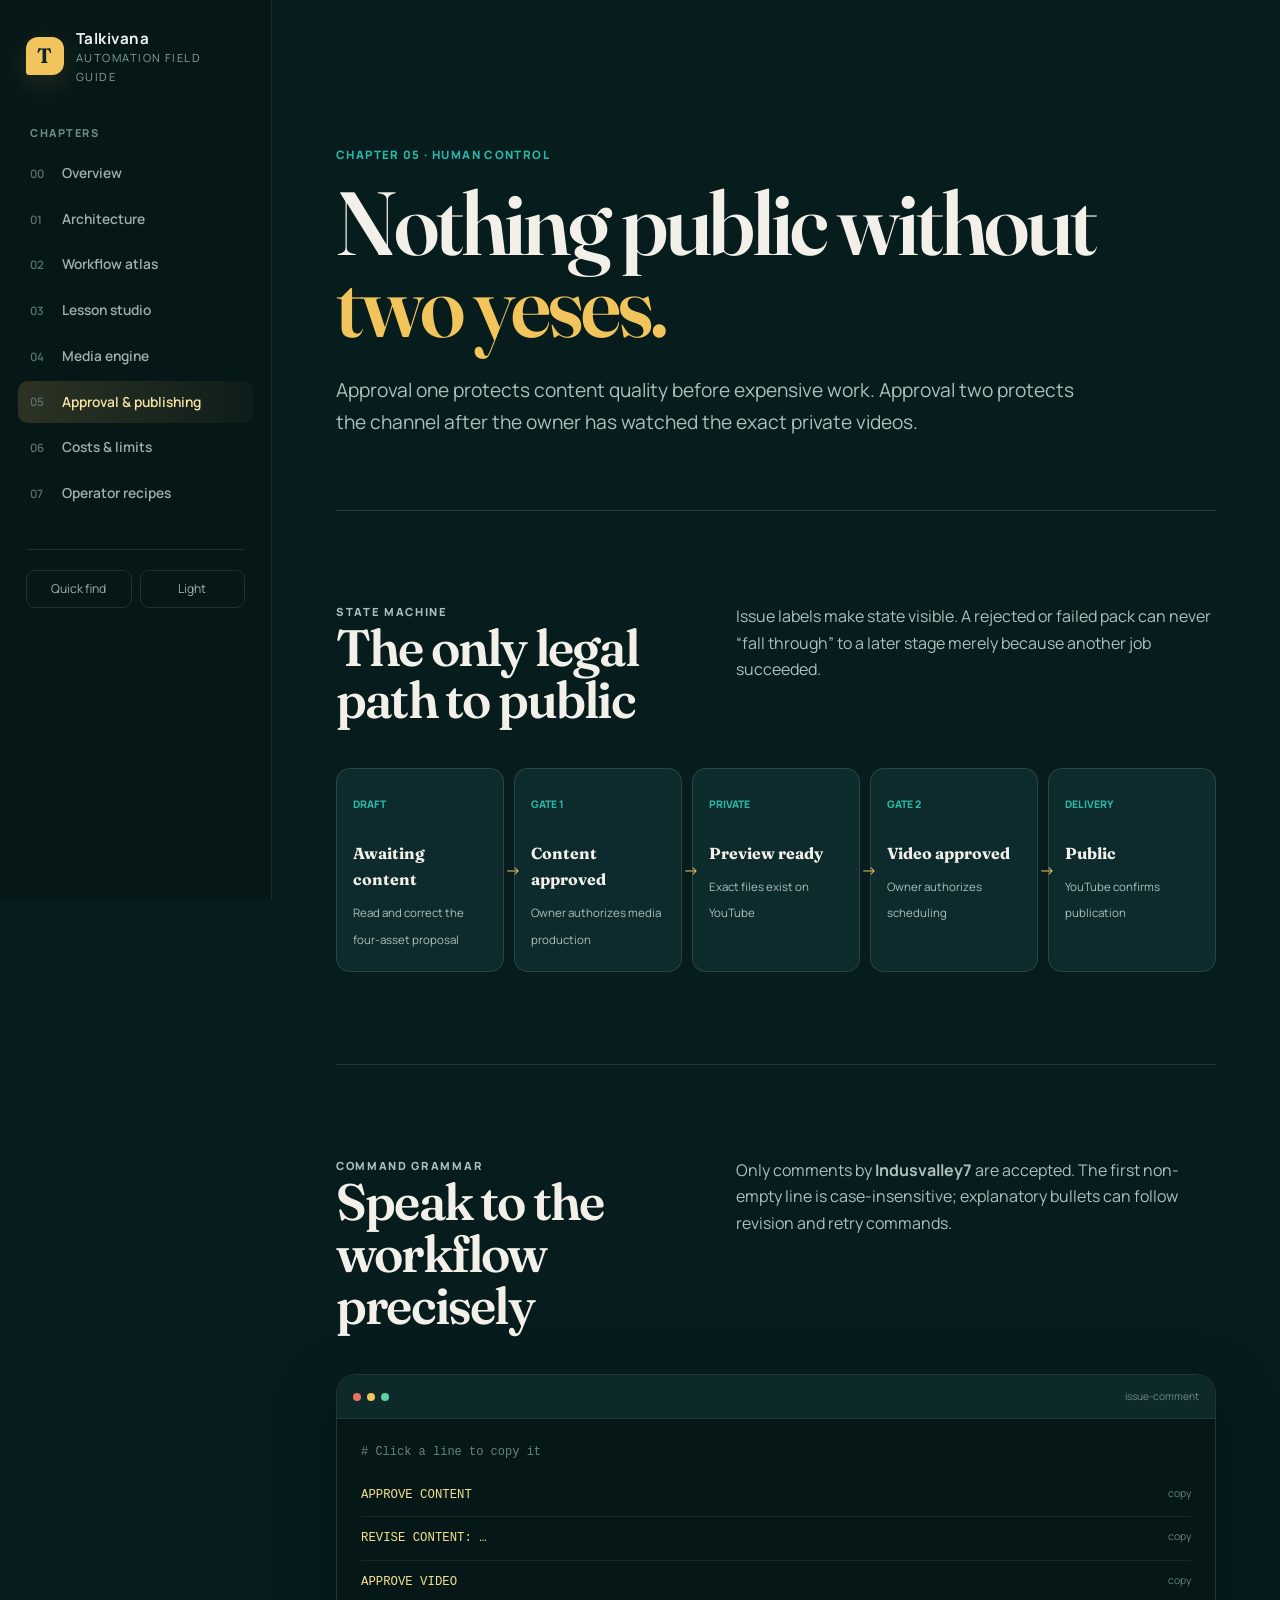
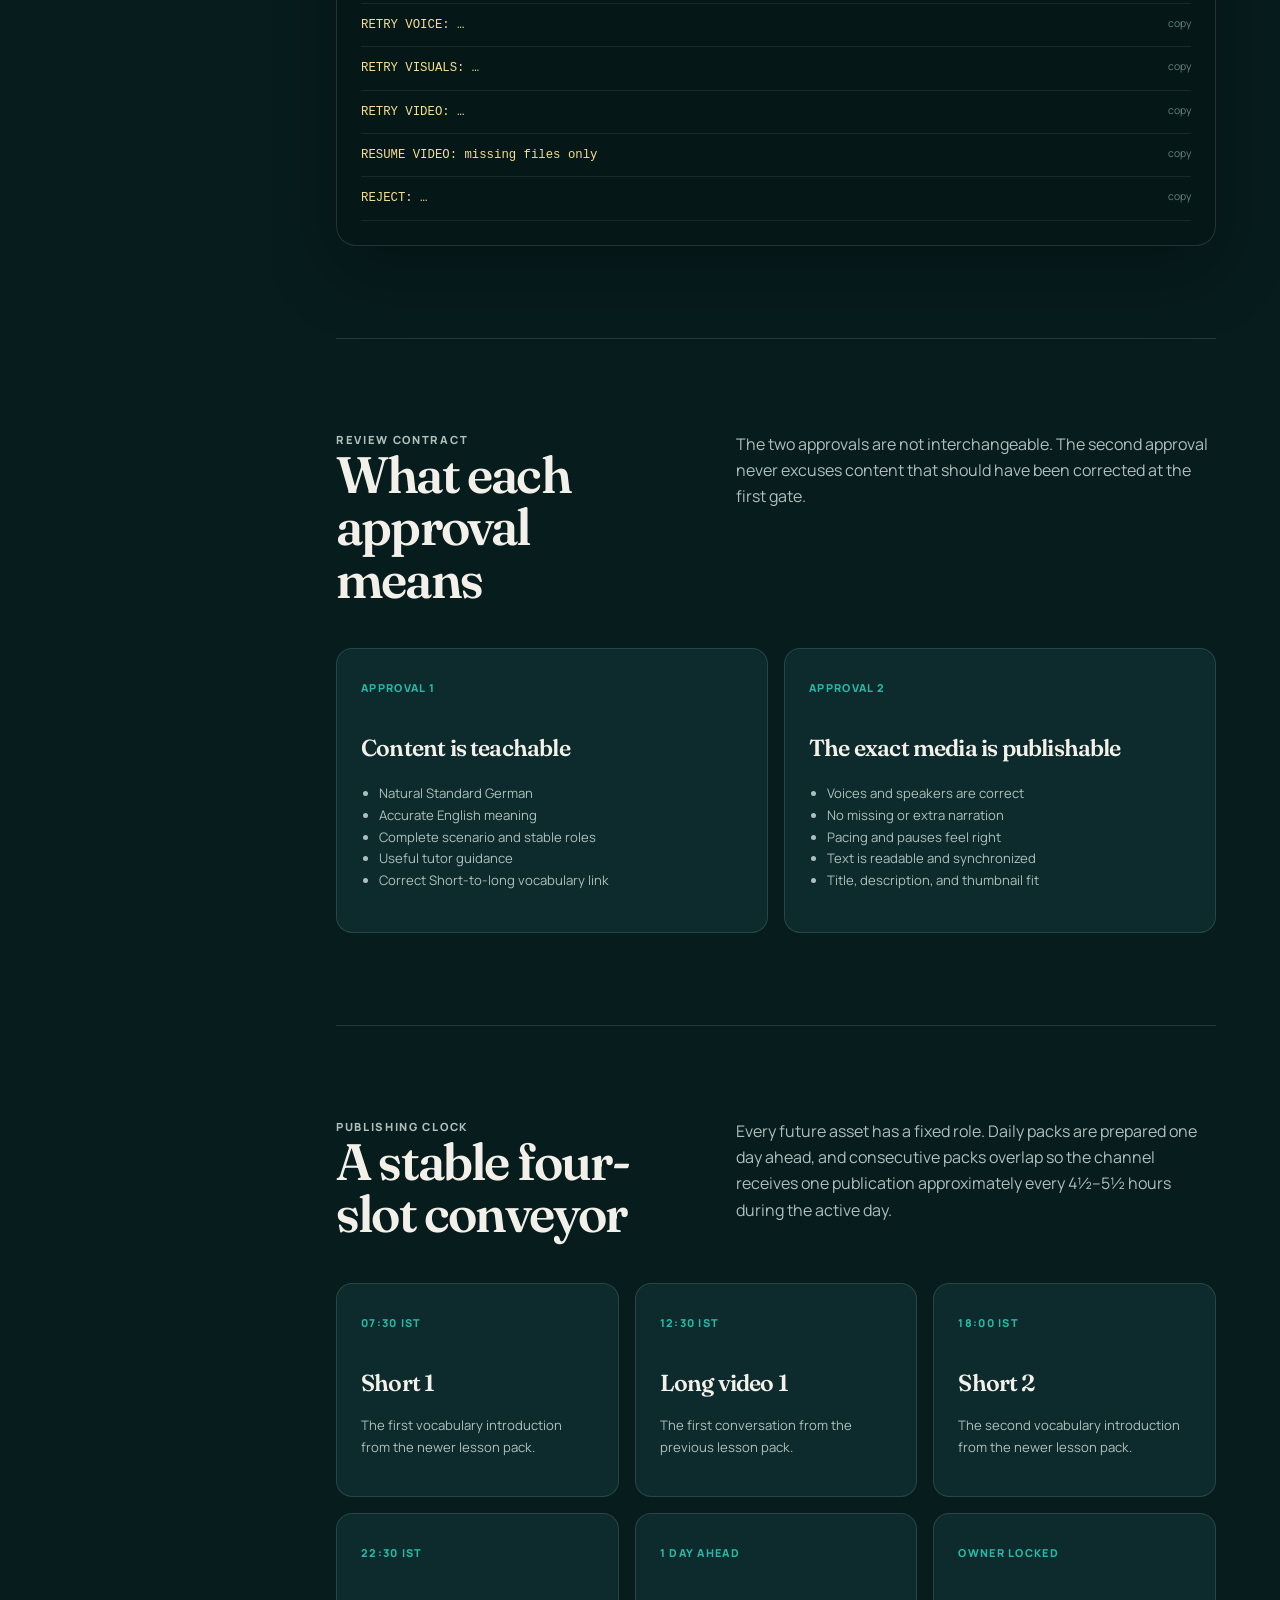
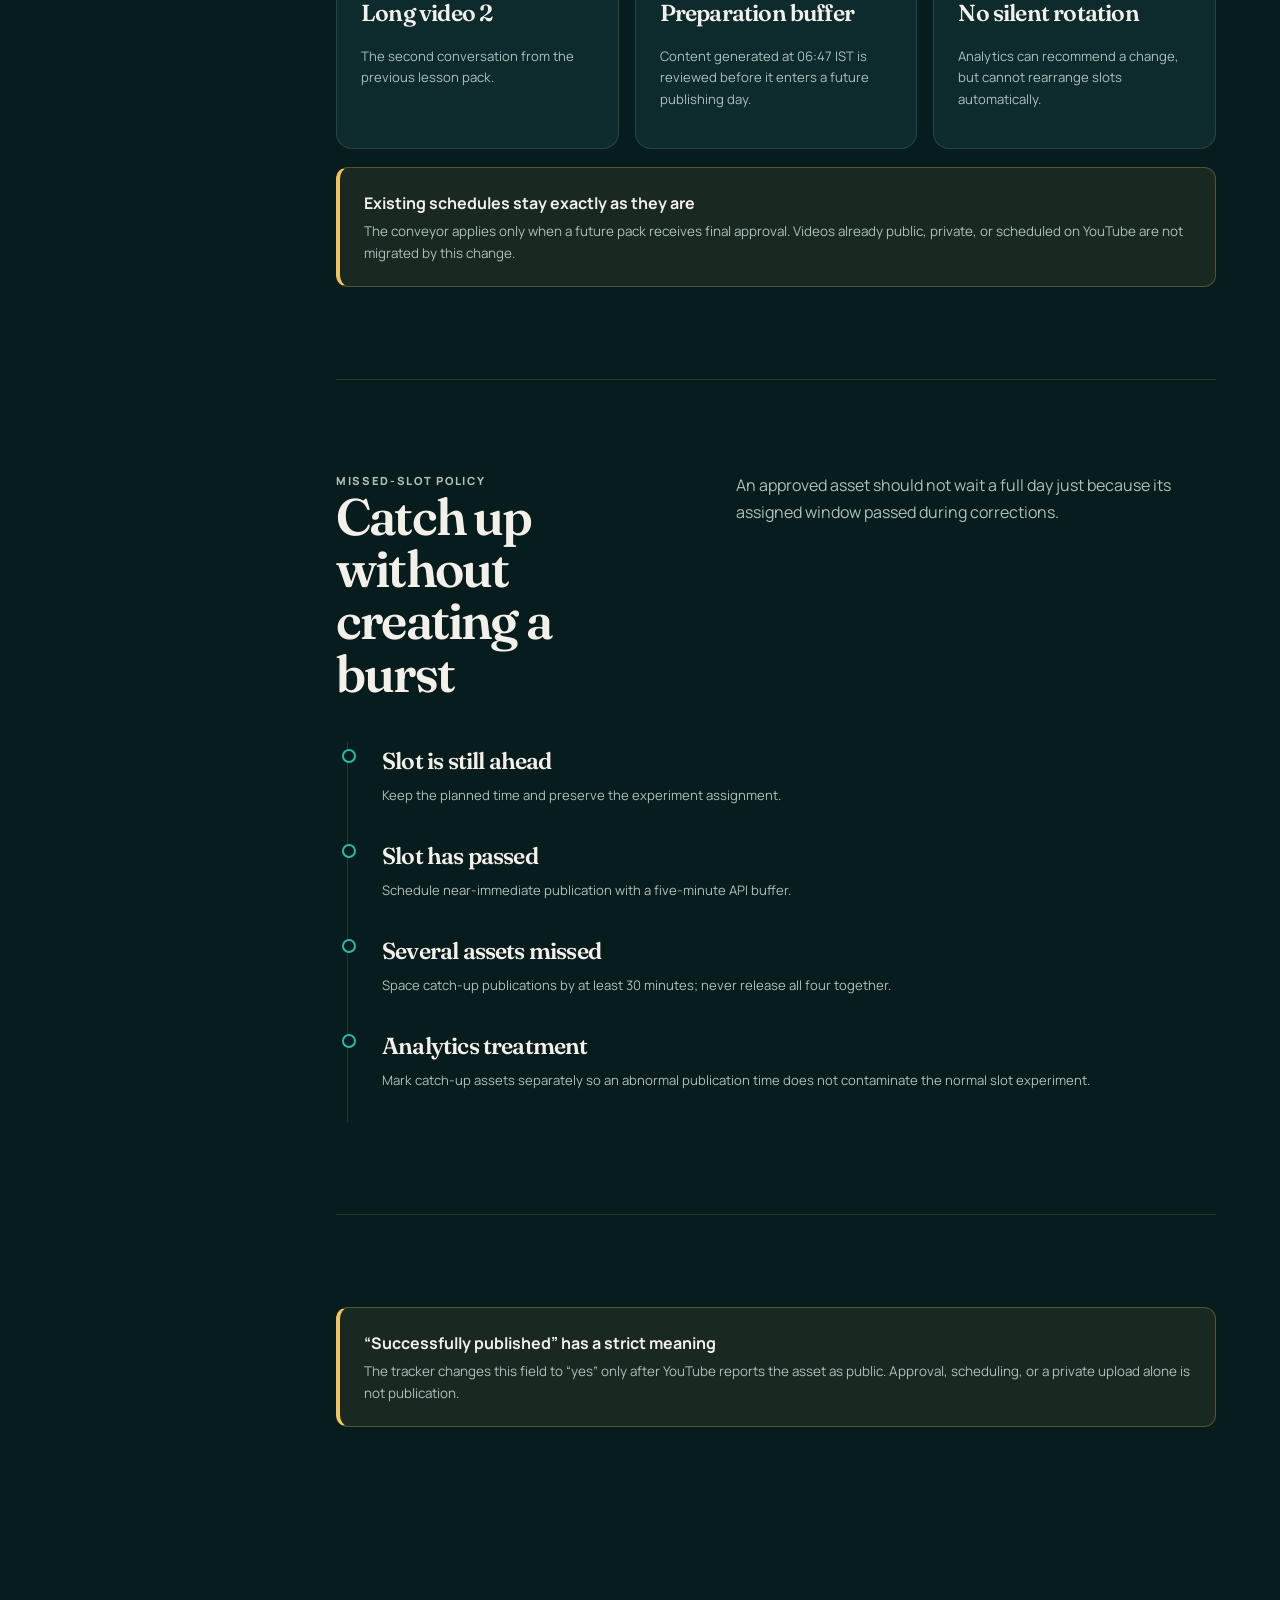
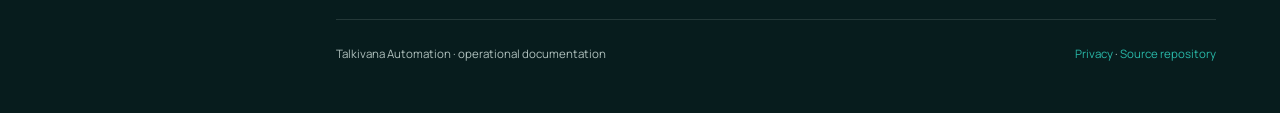
==== commit d6e62b8b: "Resume incomplete private packs without rebuilding" ====
--- a/docs/approvals.html
+++ b/docs/approvals.html
@@ -13,6 +13,7 @@
       <button class="copy-line" data-copy="RETRY VOICE: describe the correction"><code>RETRY VOICE: …</code><span>copy</span></button>
       <button class="copy-line" data-copy="RETRY VISUALS: describe the correction"><code>RETRY VISUALS: …</code><span>copy</span></button>
       <button class="copy-line" data-copy="RETRY VIDEO: describe the correction"><code>RETRY VIDEO: …</code><span>copy</span></button>
+      <button class="copy-line" data-copy="RESUME VIDEO: rebuild only missing private files"><code>RESUME VIDEO: missing files only</code><span>copy</span></button>
       <button class="copy-line" data-copy="REJECT: explain the reason"><code>REJECT: …</code><span>copy</span></button>
     </div></div>
   </section>
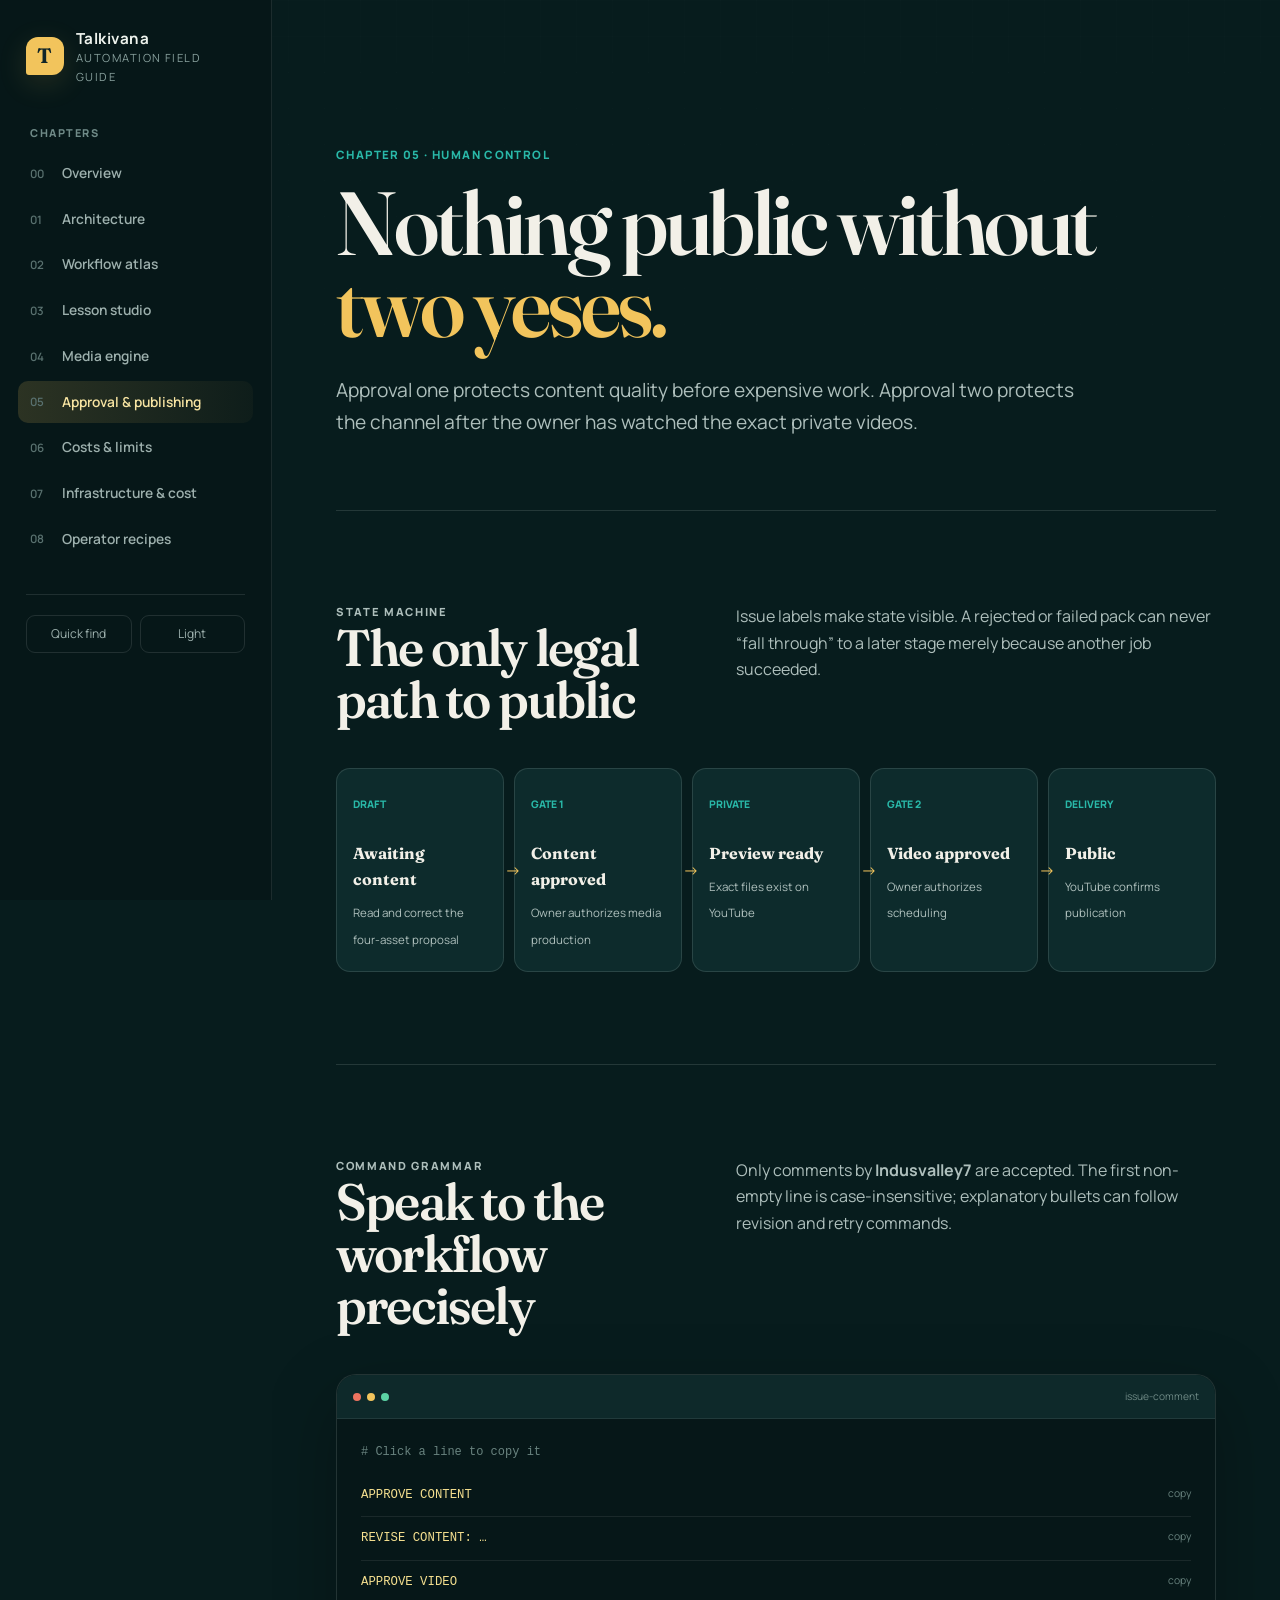
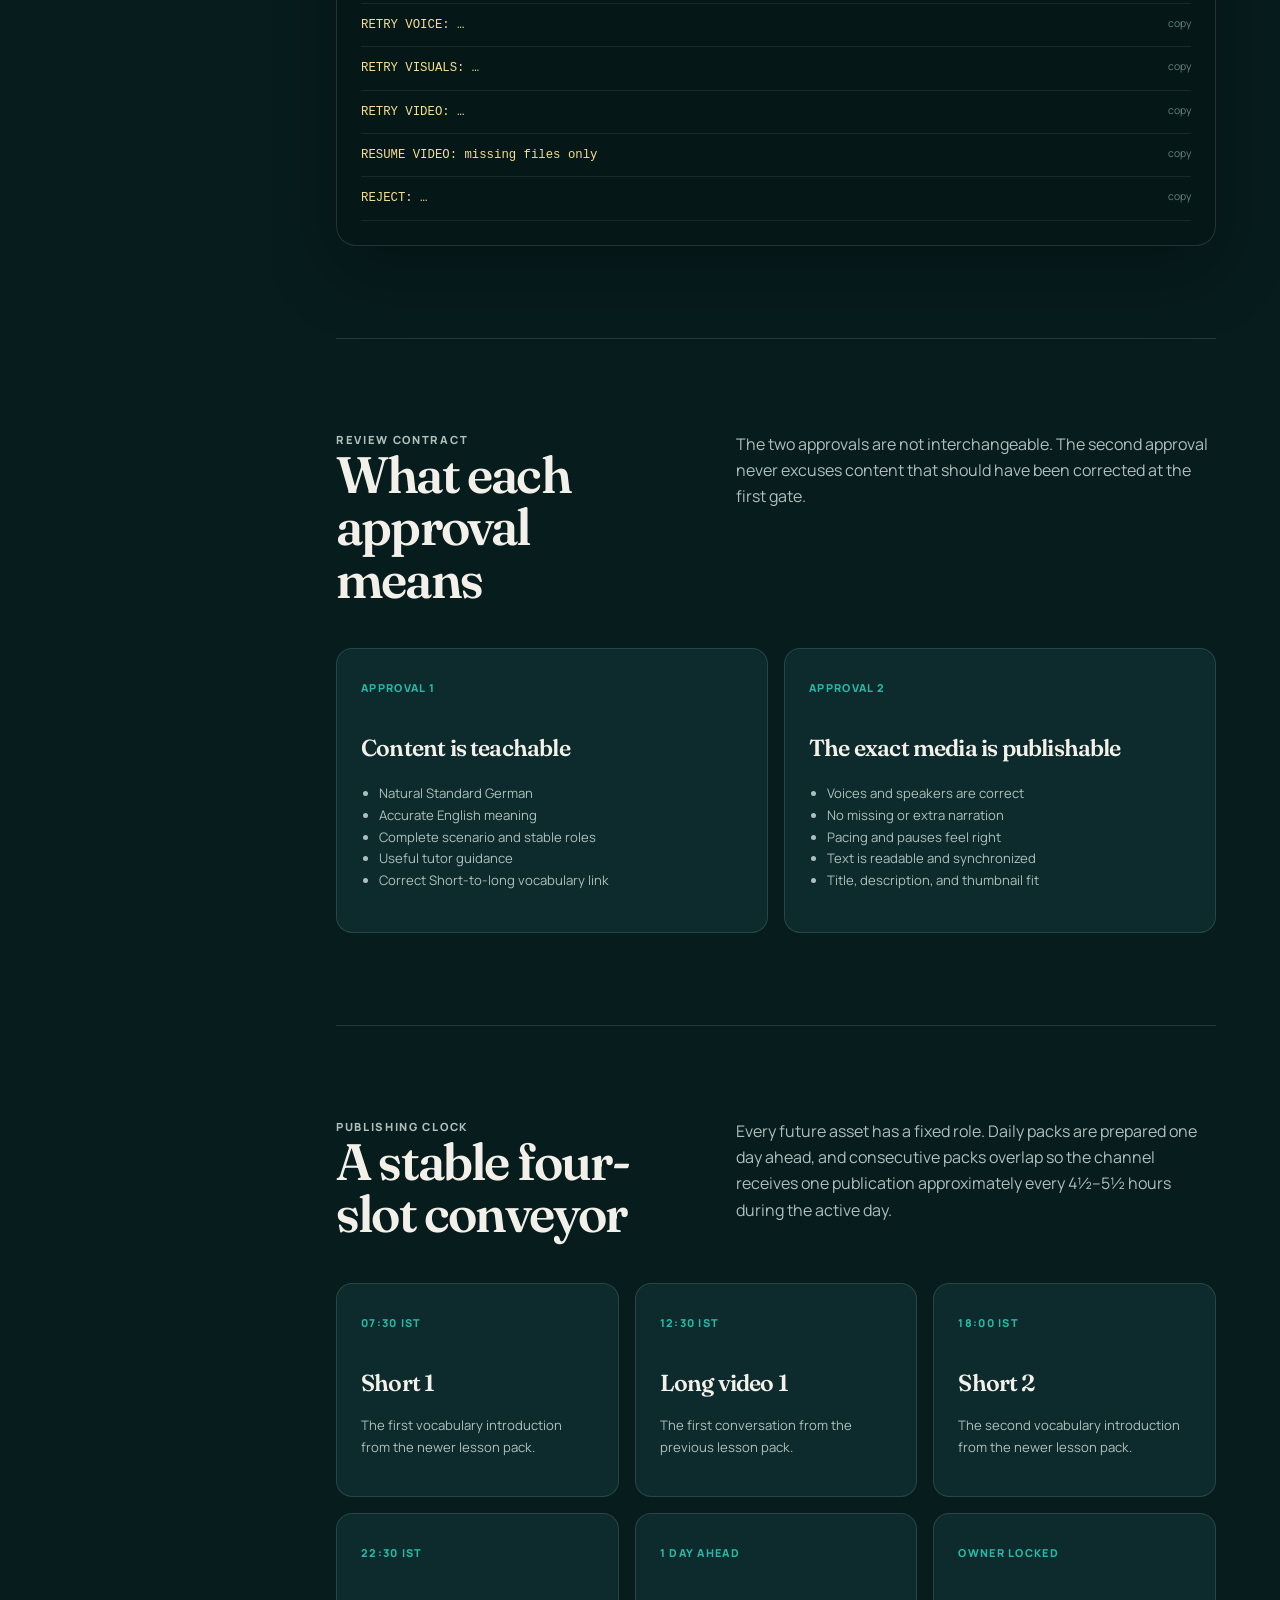
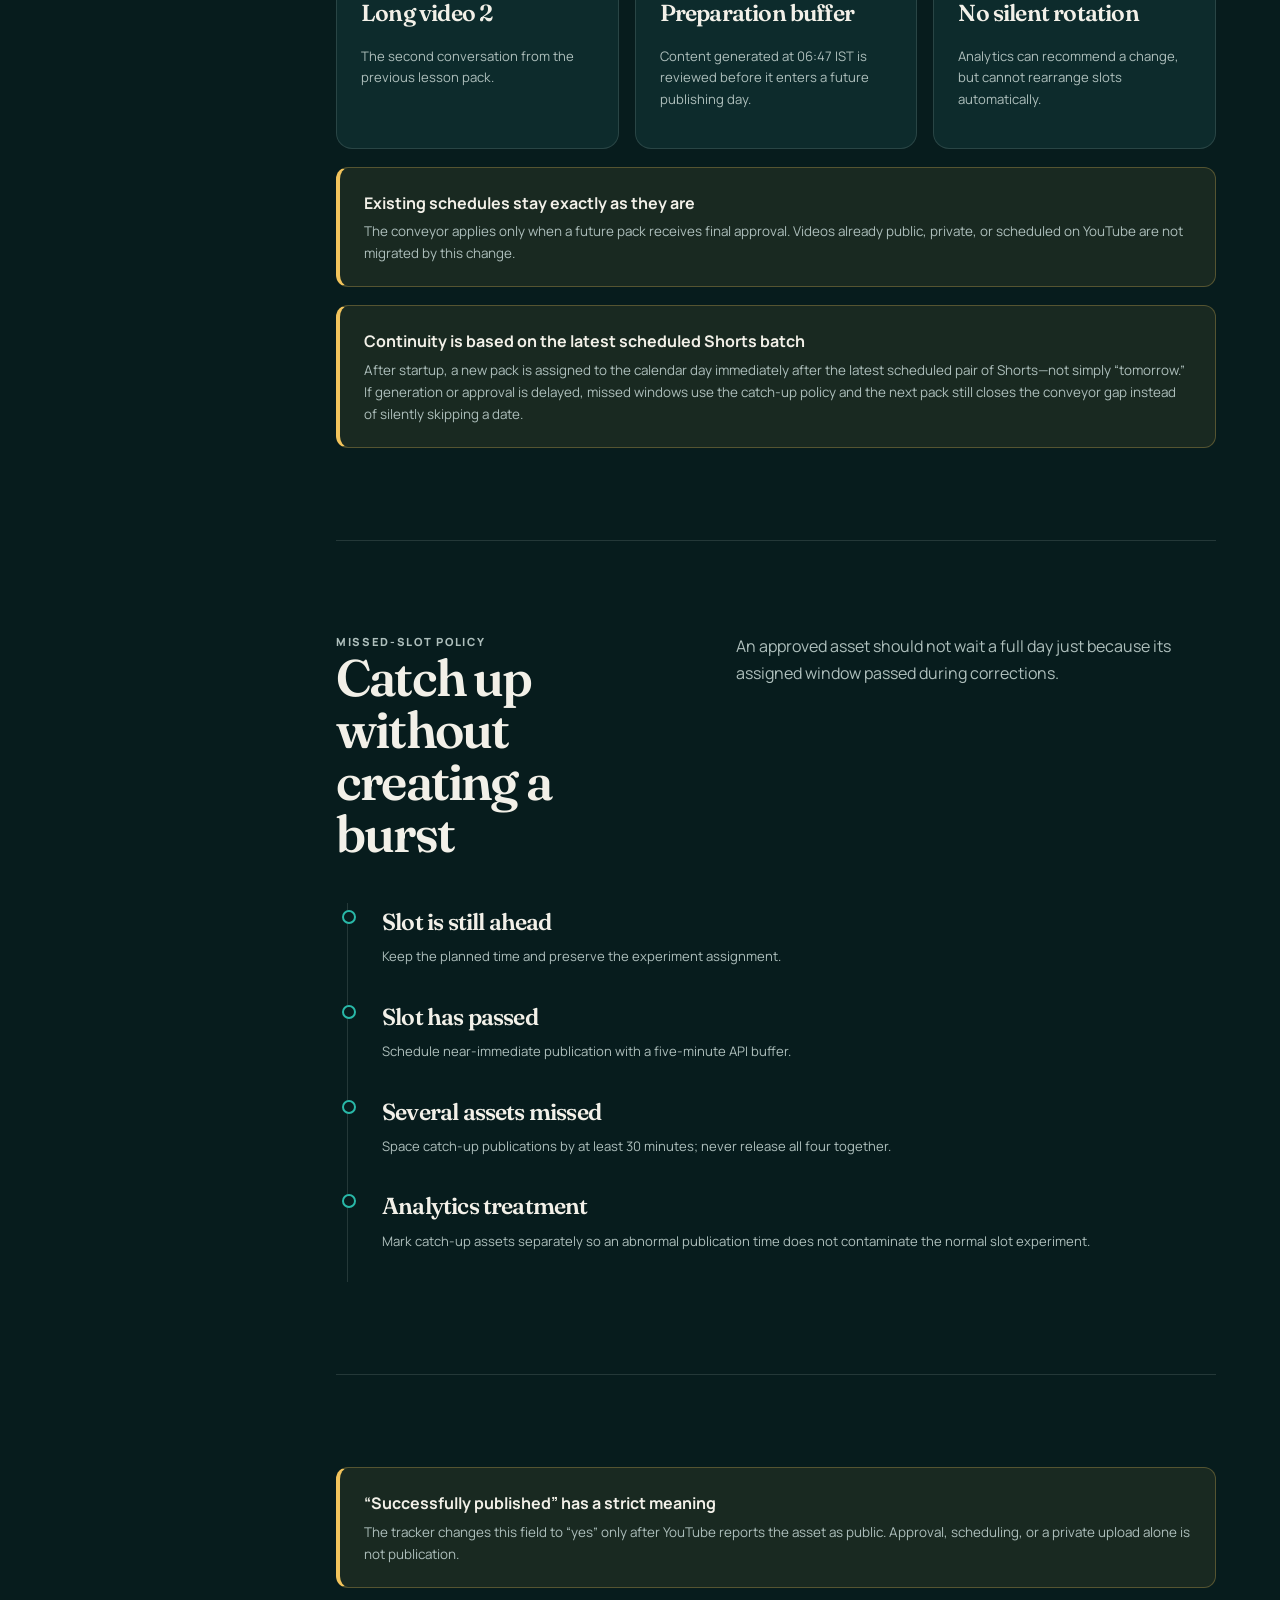
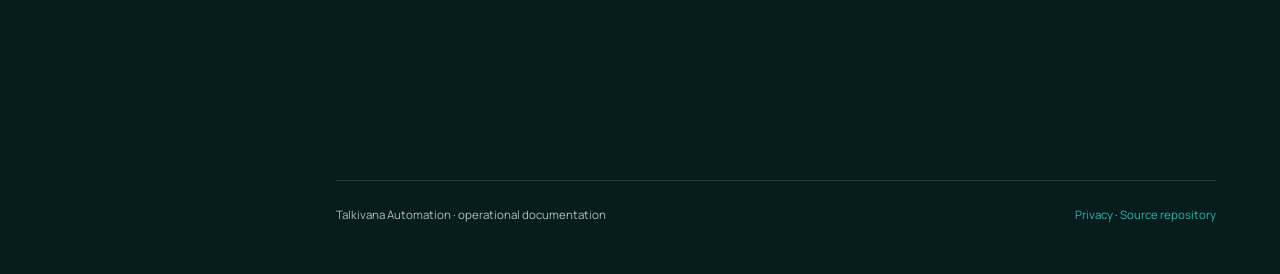
==== commit 7ad3ffe5: "Keep daily publishing conveyor gapless" ====
--- a/docs/approvals.html
+++ b/docs/approvals.html
@@ -23,6 +23,7 @@
   <section class="content-section reveal"><div class="content-intro"><div><p class="eyebrow">Publishing clock</p><h2>A stable four-slot conveyor</h2></div><p>Every future asset has a fixed role. Daily packs are prepared one day ahead, and consecutive packs overlap so the channel receives one publication approximately every 4½–5½ hours during the active day.</p></div>
     <div class="card-grid"><article class="info-card"><span class="number">07:30 IST</span><h3>Short 1</h3><p>The first vocabulary introduction from the newer lesson pack.</p></article><article class="info-card"><span class="number">12:30 IST</span><h3>Long video 1</h3><p>The first conversation from the previous lesson pack.</p></article><article class="info-card"><span class="number">18:00 IST</span><h3>Short 2</h3><p>The second vocabulary introduction from the newer lesson pack.</p></article><article class="info-card"><span class="number">22:30 IST</span><h3>Long video 2</h3><p>The second conversation from the previous lesson pack.</p></article><article class="info-card"><span class="number">1 DAY AHEAD</span><h3>Preparation buffer</h3><p>Content generated at 06:47 IST is reviewed before it enters a future publishing day.</p></article><article class="info-card"><span class="number">OWNER LOCKED</span><h3>No silent rotation</h3><p>Analytics can recommend a change, but cannot rearrange slots automatically.</p></article></div>
     <div class="callout" style="margin-top:18px"><strong>Existing schedules stay exactly as they are</strong><p>The conveyor applies only when a future pack receives final approval. Videos already public, private, or scheduled on YouTube are not migrated by this change.</p></div>
+    <div class="callout" style="margin-top:18px"><strong>Continuity is based on the latest scheduled Shorts batch</strong><p>After startup, a new pack is assigned to the calendar day immediately after the latest scheduled pair of Shorts—not simply “tomorrow.” If generation or approval is delayed, missed windows use the catch-up policy and the next pack still closes the conveyor gap instead of silently skipping a date.</p></div>
   </section>
   <section class="content-section reveal"><div class="content-intro"><div><p class="eyebrow">Missed-slot policy</p><h2>Catch up without creating a burst</h2></div><p>An approved asset should not wait a full day just because its assigned window passed during corrections.</p></div>
     <div class="timeline"><article class="timeline-item"><h3>Slot is still ahead</h3><p>Keep the planned time and preserve the experiment assignment.</p></article><article class="timeline-item"><h3>Slot has passed</h3><p>Schedule near-immediate publication with a five-minute API buffer.</p></article><article class="timeline-item"><h3>Several assets missed</h3><p>Space catch-up publications by at least 30 minutes; never release all four together.</p></article><article class="timeline-item"><h3>Analytics treatment</h3><p>Mark catch-up assets separately so an abnormal publication time does not contaminate the normal slot experiment.</p></article></div>
--- a/docs/assets/styles.css
+++ b/docs/assets/styles.css
@@ -25,7 +25,8 @@
 .page-footer{width:min(1260px,100%);margin:100px auto 0;padding:24px 0 8px;display:flex;justify-content:space-between;gap:22px;color:var(--ink-soft);border-top:1px solid var(--line);font-size:.72rem}.page-footer a{color:var(--teal-bright);text-decoration:none}.command-dialog[hidden]{display:none}.command-dialog{position:fixed;inset:0;z-index:80;display:grid;place-items:start center;padding-top:min(18vh,170px)}.command-backdrop{position:absolute;inset:0;background:rgba(0,12,13,.72);backdrop-filter:blur(8px)}.command-panel{position:relative;width:min(640px,calc(100% - 32px));overflow:hidden;color:#eaf1ed;background:#0b2526;border:1px solid rgba(255,255,255,.14);border-radius:16px;box-shadow:0 34px 90px rgba(0,0,0,.48)}.command-input-row{display:grid;grid-template-columns:auto 1fr auto;gap:12px;align-items:center;padding:16px;border-bottom:1px solid rgba(255,255,255,.1)}.command-input-row input{width:100%;color:#fff;background:transparent;border:0;outline:0}.command-input-row kbd{color:#78908d}.command-results{max-height:390px;padding:8px;overflow-y:auto}.command-result{display:grid;grid-template-columns:34px 1fr;padding:11px;border-radius:9px;text-decoration:none}.command-result:hover,.command-result:focus{background:rgba(255,255,255,.07)}.command-result>span:first-child{color:var(--gold)}.command-result strong{display:block;font-size:.84rem}.command-result small{color:#829995;font-size:.67rem}.reveal{opacity:0;transform:translateY(20px);transition:opacity .6s ease,transform .6s ease}.reveal.is-visible{opacity:1;transform:none}
 /* Shared inner-page components */
 .page-hero{width:min(1120px,100%);margin:0 auto;padding:110px 0 72px;border-bottom:1px solid var(--line)}.page-hero .chapter-tag{display:inline-flex;gap:10px;align-items:center;margin-bottom:18px;color:var(--teal-bright);font-size:.72rem;font-weight:800;letter-spacing:.12em;text-transform:uppercase}.page-hero h1{max-width:900px;font-size:clamp(3.2rem,7vw,7.2rem)}.page-hero .lede{max-width:760px}.content-wrap{width:min(1120px,100%);margin:0 auto}.content-section{padding:92px 0;border-bottom:1px solid var(--line)}.content-section:last-child{border-bottom:0}.content-intro{display:grid;grid-template-columns:minmax(0,.7fr) minmax(320px,1fr);gap:64px;margin-bottom:42px}.content-intro p{margin:0;color:var(--ink-soft)}.card-grid{display:grid;grid-template-columns:repeat(3,1fr);gap:16px}.info-card{padding:24px;background:var(--panel);border:1px solid var(--line);border-radius:16px}.info-card .number{color:var(--teal-bright);font-size:.68rem;font-weight:800;letter-spacing:.12em}.info-card h3{margin:30px 0 8px}.info-card p,.info-card li{color:var(--ink-soft);font-size:.82rem}.info-card ul{padding-left:18px}.flow-map{display:grid;grid-template-columns:repeat(5,1fr);gap:10px}.flow-step{position:relative;padding:20px 16px;min-height:140px;background:var(--panel);border:1px solid var(--line);border-radius:14px}.flow-step:not(:last-child)::after{content:"→";position:absolute;right:-10px;top:50%;z-index:2;color:var(--gold);transform:translate(50%,-50%)}.flow-step small{color:var(--teal-bright);font-size:.65rem;font-weight:800}.flow-step strong{display:block;margin:24px 0 6px;font-family:var(--serif)}.flow-step span{color:var(--ink-soft);font-size:.72rem}.data-table{width:100%;border-collapse:collapse;font-size:.8rem}.data-table th,.data-table td{padding:14px 12px;text-align:left;border-bottom:1px solid var(--line);vertical-align:top}.data-table th{color:var(--teal-bright);font-size:.65rem;letter-spacing:.08em;text-transform:uppercase}.data-table td{color:var(--ink-soft)}.data-table td:first-child{color:var(--ink);font-weight:700}.callout{padding:22px 24px;background:rgba(242,196,92,.08);border:1px solid rgba(242,196,92,.28);border-left:4px solid var(--gold);border-radius:12px}.callout strong{display:block;margin-bottom:4px}.callout p{margin:0;color:var(--ink-soft);font-size:.84rem}.pill{display:inline-flex;padding:4px 8px;border:1px solid var(--line);border-radius:999px;font-size:.65rem;font-weight:700}.pill.good{color:#6bd6ac;border-color:rgba(107,214,172,.35)}.pill.warn{color:var(--gold);border-color:rgba(242,196,92,.35)}.pill.stop{color:#ff8f7b;border-color:rgba(255,143,123,.35)}.recipe-list{display:grid;gap:12px}.recipe{background:var(--panel);border:1px solid var(--line);border-radius:14px;overflow:hidden}.recipe summary{display:flex;justify-content:space-between;gap:20px;padding:20px 22px;cursor:pointer;font-weight:800}.recipe summary::marker{display:none}.recipe summary span{color:var(--teal-bright)}.recipe-body{padding:0 22px 22px;color:var(--ink-soft);font-size:.84rem}.recipe-body ol,.recipe-body ul{padding-left:20px}.code-strip{padding:12px 16px;color:#f3dfa0;background:#061718;border:1px solid rgba(255,255,255,.08);border-radius:9px;font: .76rem/1.6 ui-monospace,monospace;overflow-x:auto}.split-panel{display:grid;grid-template-columns:1fr 1fr;gap:16px}.status-list{display:grid;gap:8px}.status-row{display:grid;grid-template-columns:130px 1fr;gap:16px;padding:13px 0;border-bottom:1px solid var(--line)}.status-row strong{font-size:.76rem}.status-row span{color:var(--ink-soft);font-size:.78rem}.timeline{position:relative;margin-left:11px;padding-left:34px;border-left:1px solid var(--line)}.timeline-item{position:relative;padding:0 0 30px}.timeline-item::before{content:"";position:absolute;left:-40px;top:7px;width:10px;height:10px;background:var(--paper);border:2px solid var(--teal-bright);border-radius:50%}.timeline-item h3{margin:0 0 5px}.timeline-item p{margin:0;color:var(--ink-soft);font-size:.82rem}
+.cost-ledger{display:grid;grid-template-columns:repeat(4,1fr);overflow:hidden;border:1px solid var(--line);border-radius:18px;background:linear-gradient(135deg,rgba(41,184,168,.08),rgba(242,196,92,.04))}.cost-ledger article{min-height:180px;padding:24px;border-right:1px solid var(--line)}.cost-ledger article:last-child{border-right:0}.cost-ledger span{display:block;color:var(--teal-bright);font-size:.64rem;font-weight:800;letter-spacing:.1em}.cost-ledger strong{display:block;margin:26px 0 8px;color:var(--gold);font:650 clamp(2.5rem,5vw,4.8rem)/.85 var(--serif)}.cost-ledger small{display:block;color:var(--ink-soft);font-size:.7rem;line-height:1.45}.infrastructure-map{display:grid;grid-template-columns:repeat(10,1fr);gap:12px}.infra-node{position:relative;grid-column:span 2;min-height:310px;padding:24px;background:var(--panel);border:1px solid var(--line);border-radius:16px;overflow:hidden}.infra-node::after{content:"";position:absolute;inset:auto -45px -70px auto;width:140px;height:140px;border:28px solid rgba(41,184,168,.12);border-radius:50%}.infra-node:nth-child(even)::after{border-color:rgba(242,196,92,.12)}.infra-node>span{color:var(--teal-bright);font-size:.64rem;font-weight:800;letter-spacing:.1em}.infra-node h3{margin:54px 0 10px}.infra-node p{color:var(--ink-soft);font-size:.8rem}.infra-node small{position:absolute;left:24px;right:24px;bottom:22px;color:var(--gold);font-size:.67rem;line-height:1.45}.infra-node code{font-size:.65rem}
 @media(prefers-reduced-motion:reduce){*,*::before,*::after{scroll-behavior:auto!important;transition:none!important;animation:none!important}.reveal{opacity:1;transform:none}}
-@media(max-width:1100px){.sidebar{width:230px}.main-canvas{margin-left:230px;padding-inline:30px}.hero{grid-template-columns:1fr;padding-top:80px}.hero-orbit{display:none}.system-line{grid-template-columns:repeat(4,1fr);gap:10px}.system-node,.system-node:first-child,.system-node:last-child{border:1px solid var(--line);border-radius:12px}.chapter-card,.chapter-card:nth-child(n){grid-column:span 6}.two-column{grid-template-columns:1fr}.flow-map{grid-template-columns:repeat(3,1fr)}}
-@media(max-width:760px){.sidebar{transform:translateX(-100%);width:min(300px,88vw);transition:transform .25s ease;box-shadow:30px 0 80px rgba(0,0,0,.4)}.sidebar.is-open{transform:none}.main-canvas{margin-left:0;padding:0 18px 32px}.mobile-bar{position:sticky;top:0;z-index:15;display:flex;justify-content:space-between;align-items:center;margin-inline:-18px;padding:12px 18px;background:rgba(7,28,29,.9);border-bottom:1px solid rgba(255,255,255,.09);backdrop-filter:blur(12px)}.mini-brand{display:flex;align-items:center;gap:9px;color:#fff;font-weight:800;text-decoration:none}.mini-brand .brand-mark{width:28px;height:28px;border-radius:8px 8px 8px 2px;font-size:.92rem}.icon-button{padding:7px 10px;color:#dbe9e5;background:transparent;border:1px solid rgba(255,255,255,.15);border-radius:8px}.hero{min-height:auto;padding:100px 0 80px}.hero::before{display:none}.metric-ribbon{grid-template-columns:1fr 1fr;margin-bottom:80px}.metric-ribbon article:nth-child(2){border-right:0}.metric-ribbon article:nth-child(-n+2){border-bottom:1px solid var(--line)}.section-block{margin-bottom:88px}.section-heading,.content-intro{grid-template-columns:1fr;gap:18px;margin-bottom:30px}.system-line{grid-template-columns:1fr 1fr}.chapter-card,.chapter-card:nth-child(n){grid-column:1/-1;min-height:235px}.page-footer{flex-direction:column}.page-hero{padding:76px 0 55px}.content-section{padding:65px 0}.card-grid,.flow-map,.split-panel{grid-template-columns:1fr}.flow-step:not(:last-child)::after{content:"↓";right:50%;top:auto;bottom:-10px;transform:translate(50%,50%)}.data-table{display:block;overflow-x:auto}.status-row{grid-template-columns:1fr;gap:3px}}
+@media(max-width:1100px){.sidebar{width:230px}.main-canvas{margin-left:230px;padding-inline:30px}.hero{grid-template-columns:1fr;padding-top:80px}.hero-orbit{display:none}.system-line{grid-template-columns:repeat(4,1fr);gap:10px}.system-node,.system-node:first-child,.system-node:last-child{border:1px solid var(--line);border-radius:12px}.chapter-card,.chapter-card:nth-child(n){grid-column:span 6}.two-column{grid-template-columns:1fr}.flow-map{grid-template-columns:repeat(3,1fr)}.cost-ledger{grid-template-columns:1fr 1fr}.cost-ledger article:nth-child(2){border-right:0}.cost-ledger article:nth-child(-n+2){border-bottom:1px solid var(--line)}.infra-node{grid-column:span 5}}
+@media(max-width:760px){.sidebar{transform:translateX(-100%);width:min(300px,88vw);transition:transform .25s ease;box-shadow:30px 0 80px rgba(0,0,0,.4)}.sidebar.is-open{transform:none}.main-canvas{margin-left:0;padding:0 18px 32px}.mobile-bar{position:sticky;top:0;z-index:15;display:flex;justify-content:space-between;align-items:center;margin-inline:-18px;padding:12px 18px;background:rgba(7,28,29,.9);border-bottom:1px solid rgba(255,255,255,.09);backdrop-filter:blur(12px)}.mini-brand{display:flex;align-items:center;gap:9px;color:#fff;font-weight:800;text-decoration:none}.mini-brand .brand-mark{width:28px;height:28px;border-radius:8px 8px 8px 2px;font-size:.92rem}.icon-button{padding:7px 10px;color:#dbe9e5;background:transparent;border:1px solid rgba(255,255,255,.15);border-radius:8px}.hero{min-height:auto;padding:100px 0 80px}.hero::before{display:none}.metric-ribbon{grid-template-columns:1fr 1fr;margin-bottom:80px}.metric-ribbon article:nth-child(2){border-right:0}.metric-ribbon article:nth-child(-n+2){border-bottom:1px solid var(--line)}.section-block{margin-bottom:88px}.section-heading,.content-intro{grid-template-columns:1fr;gap:18px;margin-bottom:30px}.system-line{grid-template-columns:1fr 1fr}.chapter-card,.chapter-card:nth-child(n){grid-column:1/-1;min-height:235px}.page-footer{flex-direction:column}.page-hero{padding:76px 0 55px}.content-section{padding:65px 0}.card-grid,.flow-map,.split-panel{grid-template-columns:1fr}.flow-step:not(:last-child)::after{content:"↓";right:50%;top:auto;bottom:-10px;transform:translate(50%,50%)}.data-table{display:block;overflow-x:auto}.status-row{grid-template-columns:1fr;gap:3px}.cost-ledger{grid-template-columns:1fr}.cost-ledger article,.cost-ledger article:nth-child(n){border-right:0;border-bottom:1px solid var(--line)}.cost-ledger article:last-child{border-bottom:0}.infrastructure-map{grid-template-columns:1fr}.infra-node{grid-column:1/-1;min-height:270px}}
 @media(max-width:460px){h1{font-size:3.25rem}.metric-ribbon{grid-template-columns:1fr}.metric-ribbon article{border-right:0;border-bottom:1px solid var(--line)}.system-line{grid-template-columns:1fr}.hero-actions{align-items:stretch;flex-direction:column}}
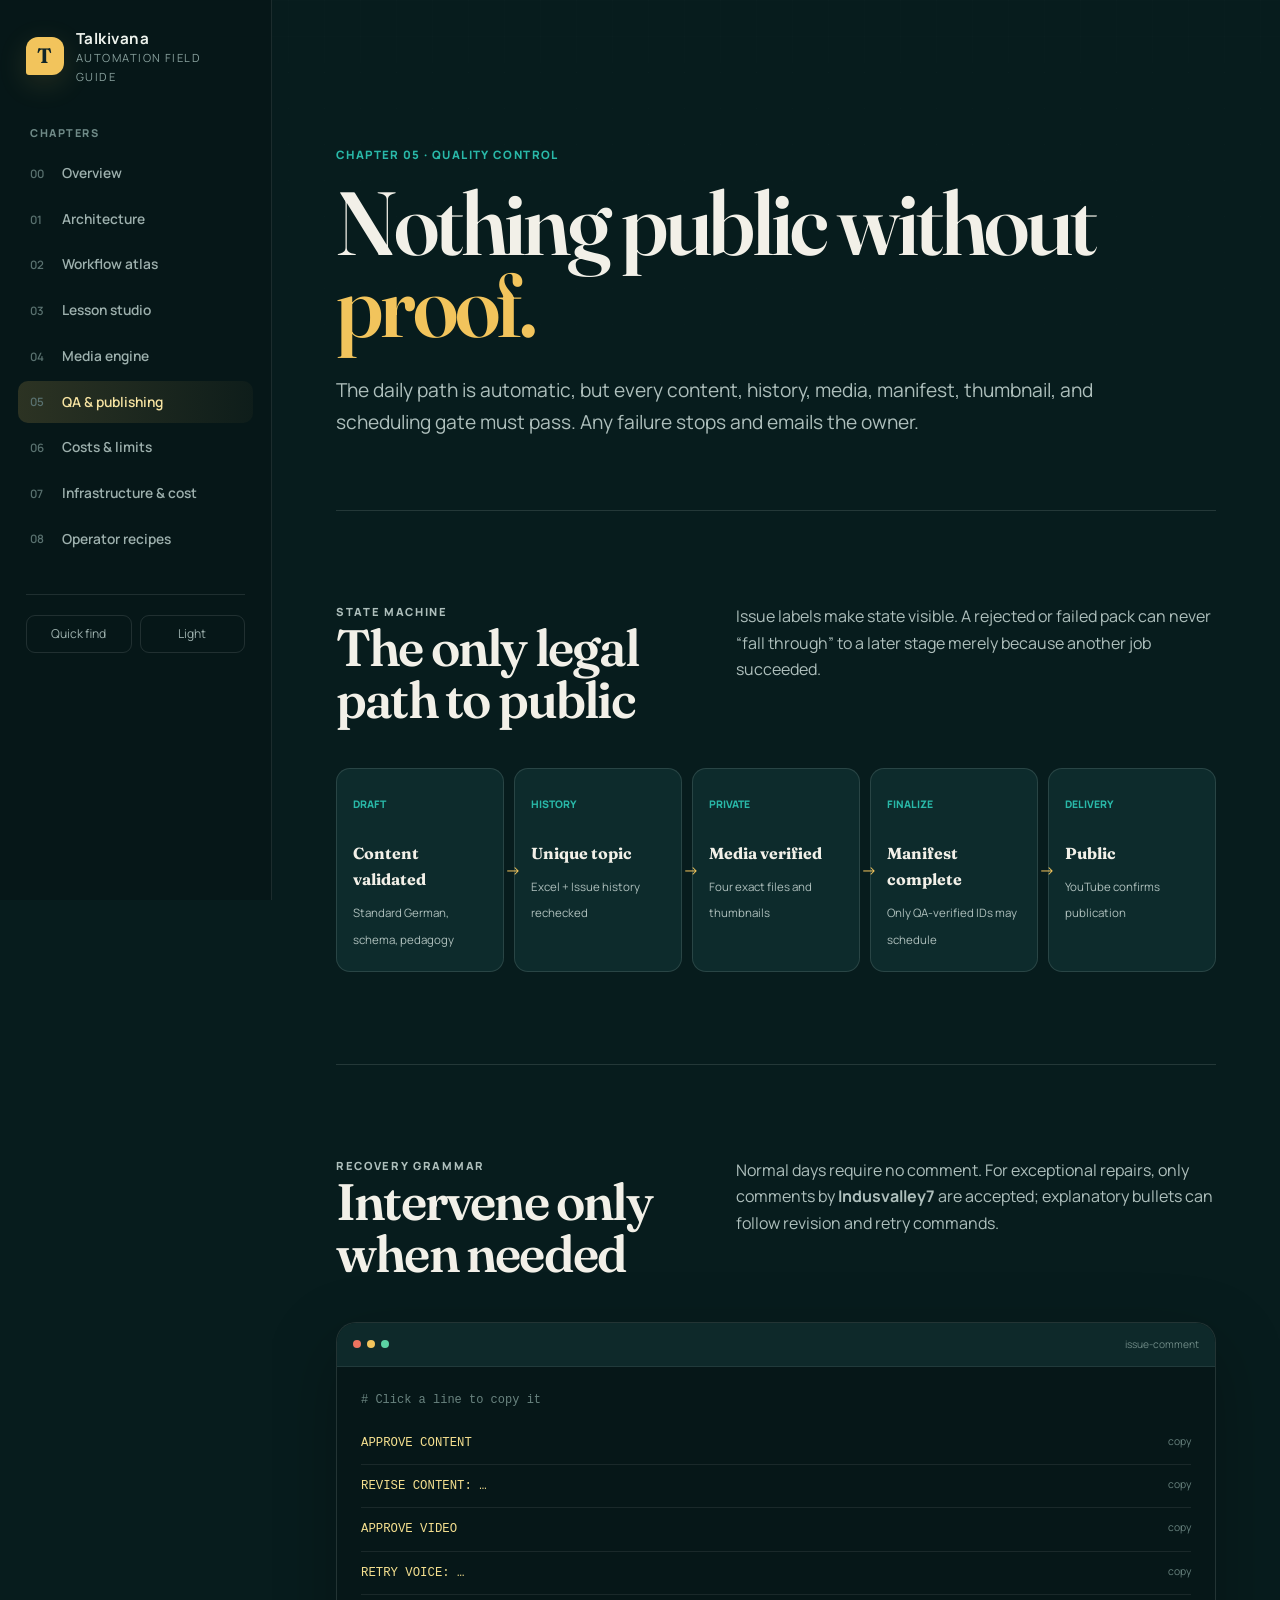
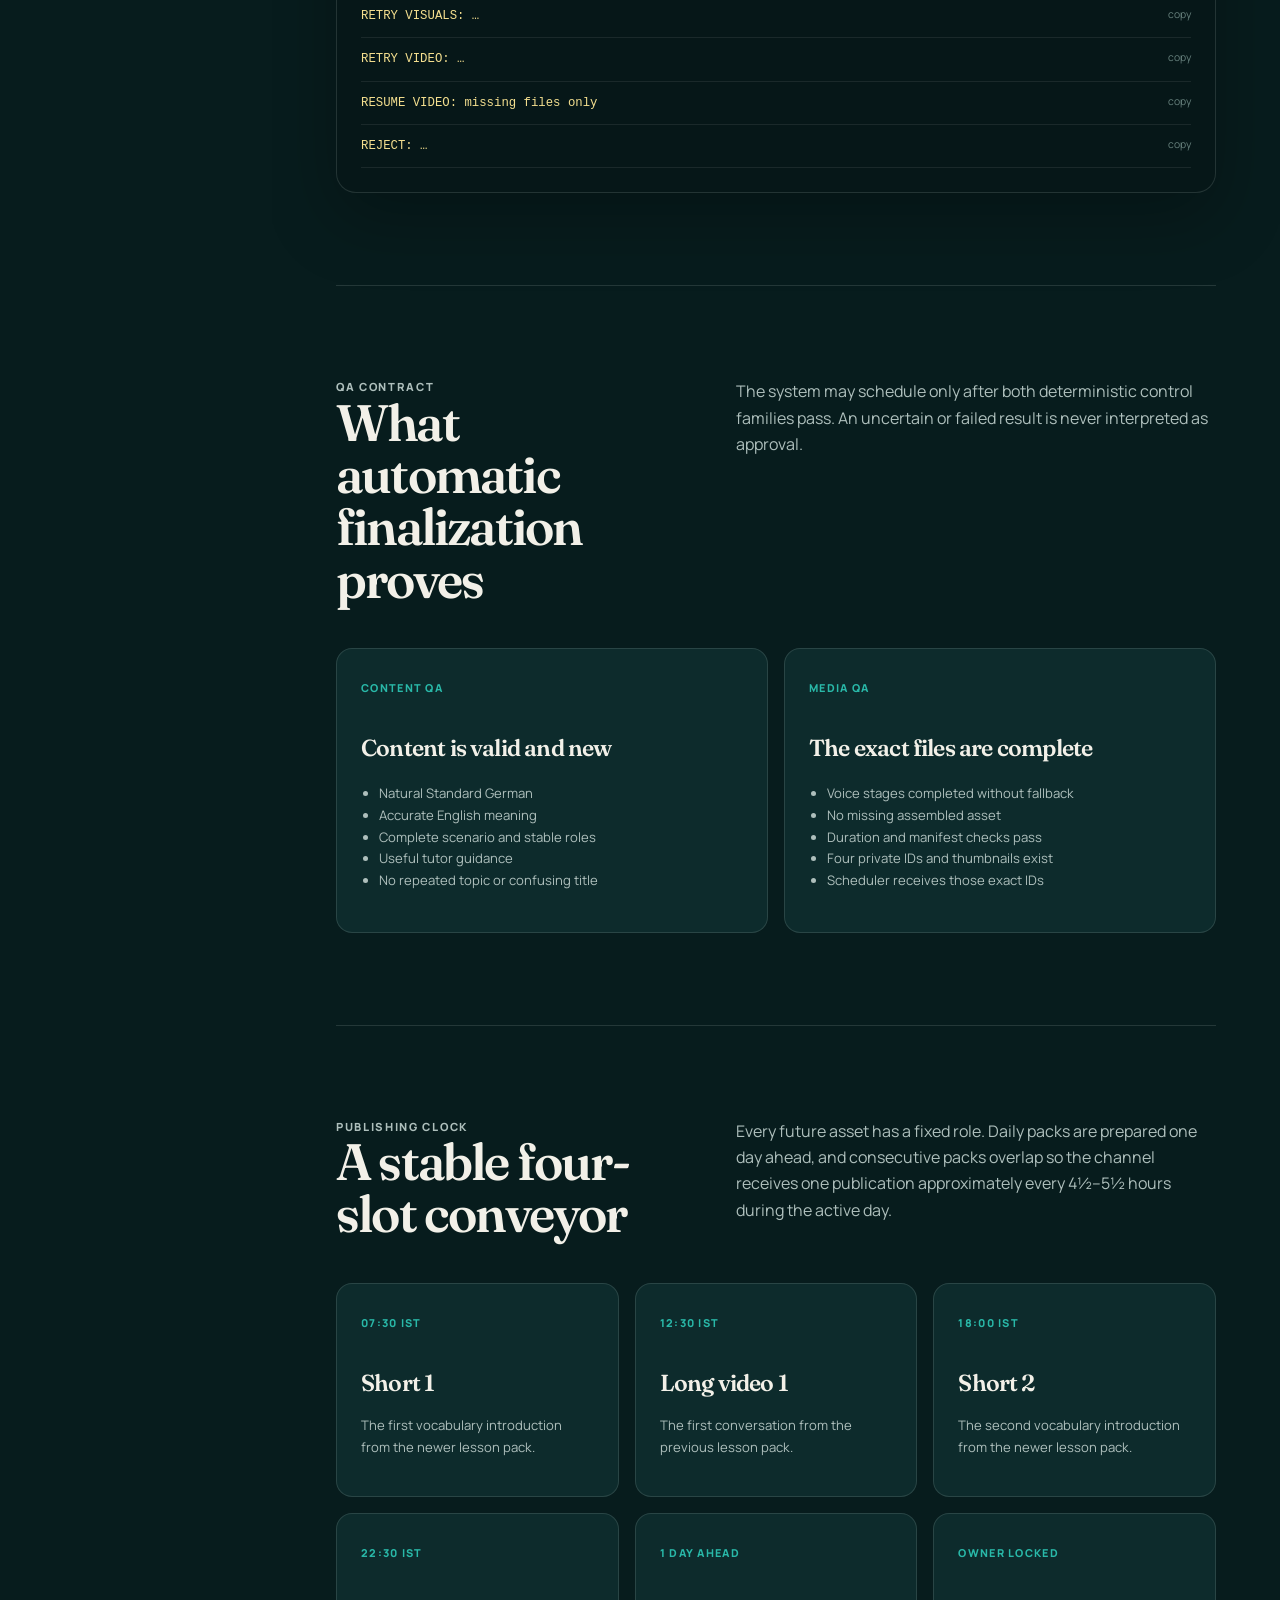
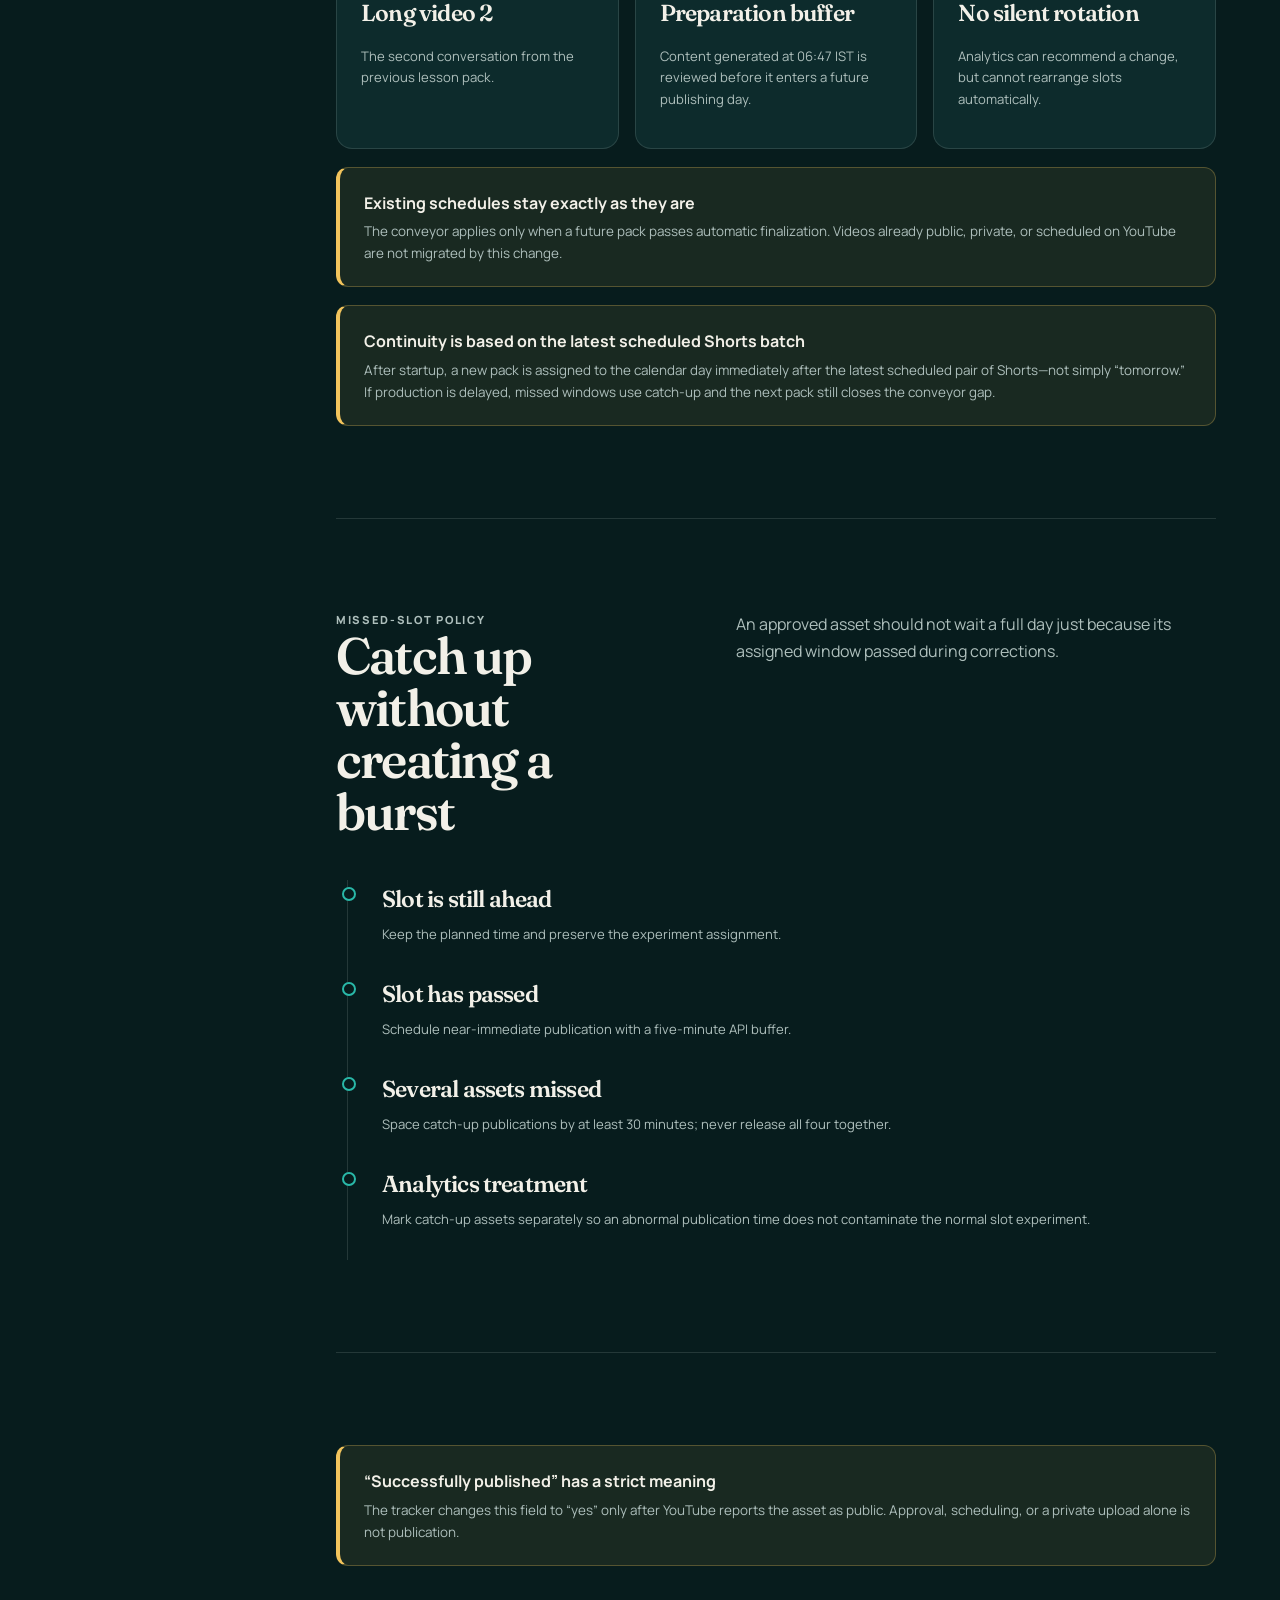
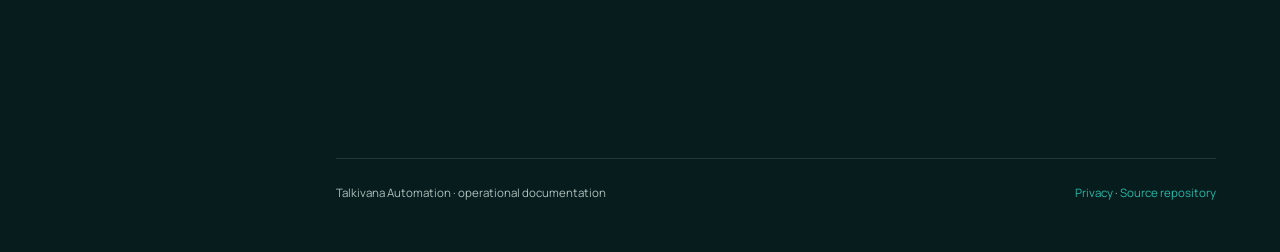
==== commit 87a8ecd3: "Automate validated publishing with failure-only email" ====
--- a/docs/approvals.html
+++ b/docs/approvals.html
@@ -1,11 +1,11 @@
 <!doctype html><html lang="en" data-theme="dark"><head><meta charset="utf-8"><meta name="viewport" content="width=device-width,initial-scale=1"><meta name="description" content="Approval commands, state machine, and publishing schedule for Talkivana."><meta name="theme-color" content="#071c1d"><title>Approval & Publishing · Talkivana Field Guide</title><link rel="preconnect" href="https://fonts.googleapis.com"><link rel="preconnect" href="https://fonts.gstatic.com" crossorigin><link href="https://fonts.googleapis.com/css2?family=Fraunces:opsz,wght@9..144,500;9..144,650&family=Manrope:wght@400;500;600;700;800&display=swap" rel="stylesheet"><link rel="stylesheet" href="assets/styles.css"><script src="assets/app.js" defer></script></head>
 <body data-page="approvals"><a class="skip-link" href="#main">Skip to content</a><div class="site-shell"><aside class="sidebar"><div data-site-nav></div></aside><main id="main" class="main-canvas"><header class="mobile-bar"><a class="mini-brand" href="index.html"><span class="brand-mark">T</span> Talkivana</a><button class="icon-button" data-menu-toggle aria-expanded="false">Menu</button></header>
-<section class="page-hero reveal"><span class="chapter-tag">Chapter 05 · Human control</span><h1>Nothing public without <em>two yeses.</em></h1><p class="lede">Approval one protects content quality before expensive work. Approval two protects the channel after the owner has watched the exact private videos.</p></section>
+<section class="page-hero reveal"><span class="chapter-tag">Chapter 05 · Quality control</span><h1>Nothing public without <em>proof.</em></h1><p class="lede">The daily path is automatic, but every content, history, media, manifest, thumbnail, and scheduling gate must pass. Any failure stops and emails the owner.</p></section>
 <div class="content-wrap">
   <section class="content-section reveal"><div class="content-intro"><div><p class="eyebrow">State machine</p><h2>The only legal path to public</h2></div><p>Issue labels make state visible. A rejected or failed pack can never “fall through” to a later stage merely because another job succeeded.</p></div>
-    <div class="flow-map"><div class="flow-step"><small>DRAFT</small><strong>Awaiting content</strong><span>Read and correct the four-asset proposal</span></div><div class="flow-step"><small>GATE 1</small><strong>Content approved</strong><span>Owner authorizes media production</span></div><div class="flow-step"><small>PRIVATE</small><strong>Preview ready</strong><span>Exact files exist on YouTube</span></div><div class="flow-step"><small>GATE 2</small><strong>Video approved</strong><span>Owner authorizes scheduling</span></div><div class="flow-step"><small>DELIVERY</small><strong>Public</strong><span>YouTube confirms publication</span></div></div>
+    <div class="flow-map"><div class="flow-step"><small>DRAFT</small><strong>Content validated</strong><span>Standard German, schema, pedagogy</span></div><div class="flow-step"><small>HISTORY</small><strong>Unique topic</strong><span>Excel + Issue history rechecked</span></div><div class="flow-step"><small>PRIVATE</small><strong>Media verified</strong><span>Four exact files and thumbnails</span></div><div class="flow-step"><small>FINALIZE</small><strong>Manifest complete</strong><span>Only QA-verified IDs may schedule</span></div><div class="flow-step"><small>DELIVERY</small><strong>Public</strong><span>YouTube confirms publication</span></div></div>
   </section>
-  <section class="content-section reveal"><div class="content-intro"><div><p class="eyebrow">Command grammar</p><h2>Speak to the workflow precisely</h2></div><p>Only comments by <strong>Indusvalley7</strong> are accepted. The first non-empty line is case-insensitive; explanatory bullets can follow revision and retry commands.</p></div>
+  <section class="content-section reveal"><div class="content-intro"><div><p class="eyebrow">Recovery grammar</p><h2>Intervene only when needed</h2></div><p>Normal days require no comment. For exceptional repairs, only comments by <strong>Indusvalley7</strong> are accepted; explanatory bullets can follow revision and retry commands.</p></div>
     <div class="command-card"><div class="terminal-top"><span></span><span></span><span></span><small>issue-comment</small></div><div class="terminal-body"><p class="comment"># Click a line to copy it</p>
       <button class="copy-line" data-copy="APPROVE CONTENT"><code>APPROVE CONTENT</code><span>copy</span></button>
       <button class="copy-line" data-copy="REVISE CONTENT: describe the required changes"><code>REVISE CONTENT: …</code><span>copy</span></button>
@@ -17,13 +17,13 @@
       <button class="copy-line" data-copy="REJECT: explain the reason"><code>REJECT: …</code><span>copy</span></button>
     </div></div>
   </section>
-  <section class="content-section reveal"><div class="content-intro"><div><p class="eyebrow">Review contract</p><h2>What each approval means</h2></div><p>The two approvals are not interchangeable. The second approval never excuses content that should have been corrected at the first gate.</p></div>
-    <div class="split-panel"><article class="info-card"><span class="number">APPROVAL 1</span><h3>Content is teachable</h3><ul><li>Natural Standard German</li><li>Accurate English meaning</li><li>Complete scenario and stable roles</li><li>Useful tutor guidance</li><li>Correct Short-to-long vocabulary link</li></ul></article><article class="info-card"><span class="number">APPROVAL 2</span><h3>The exact media is publishable</h3><ul><li>Voices and speakers are correct</li><li>No missing or extra narration</li><li>Pacing and pauses feel right</li><li>Text is readable and synchronized</li><li>Title, description, and thumbnail fit</li></ul></article></div>
+  <section class="content-section reveal"><div class="content-intro"><div><p class="eyebrow">QA contract</p><h2>What automatic finalization proves</h2></div><p>The system may schedule only after both deterministic control families pass. An uncertain or failed result is never interpreted as approval.</p></div>
+    <div class="split-panel"><article class="info-card"><span class="number">CONTENT QA</span><h3>Content is valid and new</h3><ul><li>Natural Standard German</li><li>Accurate English meaning</li><li>Complete scenario and stable roles</li><li>Useful tutor guidance</li><li>No repeated topic or confusing title</li></ul></article><article class="info-card"><span class="number">MEDIA QA</span><h3>The exact files are complete</h3><ul><li>Voice stages completed without fallback</li><li>No missing assembled asset</li><li>Duration and manifest checks pass</li><li>Four private IDs and thumbnails exist</li><li>Scheduler receives those exact IDs</li></ul></article></div>
   </section>
   <section class="content-section reveal"><div class="content-intro"><div><p class="eyebrow">Publishing clock</p><h2>A stable four-slot conveyor</h2></div><p>Every future asset has a fixed role. Daily packs are prepared one day ahead, and consecutive packs overlap so the channel receives one publication approximately every 4½–5½ hours during the active day.</p></div>
     <div class="card-grid"><article class="info-card"><span class="number">07:30 IST</span><h3>Short 1</h3><p>The first vocabulary introduction from the newer lesson pack.</p></article><article class="info-card"><span class="number">12:30 IST</span><h3>Long video 1</h3><p>The first conversation from the previous lesson pack.</p></article><article class="info-card"><span class="number">18:00 IST</span><h3>Short 2</h3><p>The second vocabulary introduction from the newer lesson pack.</p></article><article class="info-card"><span class="number">22:30 IST</span><h3>Long video 2</h3><p>The second conversation from the previous lesson pack.</p></article><article class="info-card"><span class="number">1 DAY AHEAD</span><h3>Preparation buffer</h3><p>Content generated at 06:47 IST is reviewed before it enters a future publishing day.</p></article><article class="info-card"><span class="number">OWNER LOCKED</span><h3>No silent rotation</h3><p>Analytics can recommend a change, but cannot rearrange slots automatically.</p></article></div>
-    <div class="callout" style="margin-top:18px"><strong>Existing schedules stay exactly as they are</strong><p>The conveyor applies only when a future pack receives final approval. Videos already public, private, or scheduled on YouTube are not migrated by this change.</p></div>
-    <div class="callout" style="margin-top:18px"><strong>Continuity is based on the latest scheduled Shorts batch</strong><p>After startup, a new pack is assigned to the calendar day immediately after the latest scheduled pair of Shorts—not simply “tomorrow.” If generation or approval is delayed, missed windows use the catch-up policy and the next pack still closes the conveyor gap instead of silently skipping a date.</p></div>
+    <div class="callout" style="margin-top:18px"><strong>Existing schedules stay exactly as they are</strong><p>The conveyor applies only when a future pack passes automatic finalization. Videos already public, private, or scheduled on YouTube are not migrated by this change.</p></div>
+    <div class="callout" style="margin-top:18px"><strong>Continuity is based on the latest scheduled Shorts batch</strong><p>After startup, a new pack is assigned to the calendar day immediately after the latest scheduled pair of Shorts—not simply “tomorrow.” If production is delayed, missed windows use catch-up and the next pack still closes the conveyor gap.</p></div>
   </section>
   <section class="content-section reveal"><div class="content-intro"><div><p class="eyebrow">Missed-slot policy</p><h2>Catch up without creating a burst</h2></div><p>An approved asset should not wait a full day just because its assigned window passed during corrections.</p></div>
     <div class="timeline"><article class="timeline-item"><h3>Slot is still ahead</h3><p>Keep the planned time and preserve the experiment assignment.</p></article><article class="timeline-item"><h3>Slot has passed</h3><p>Schedule near-immediate publication with a five-minute API buffer.</p></article><article class="timeline-item"><h3>Several assets missed</h3><p>Space catch-up publications by at least 30 minutes; never release all four together.</p></article><article class="timeline-item"><h3>Analytics treatment</h3><p>Mark catch-up assets separately so an abnormal publication time does not contaminate the normal slot experiment.</p></article></div>
